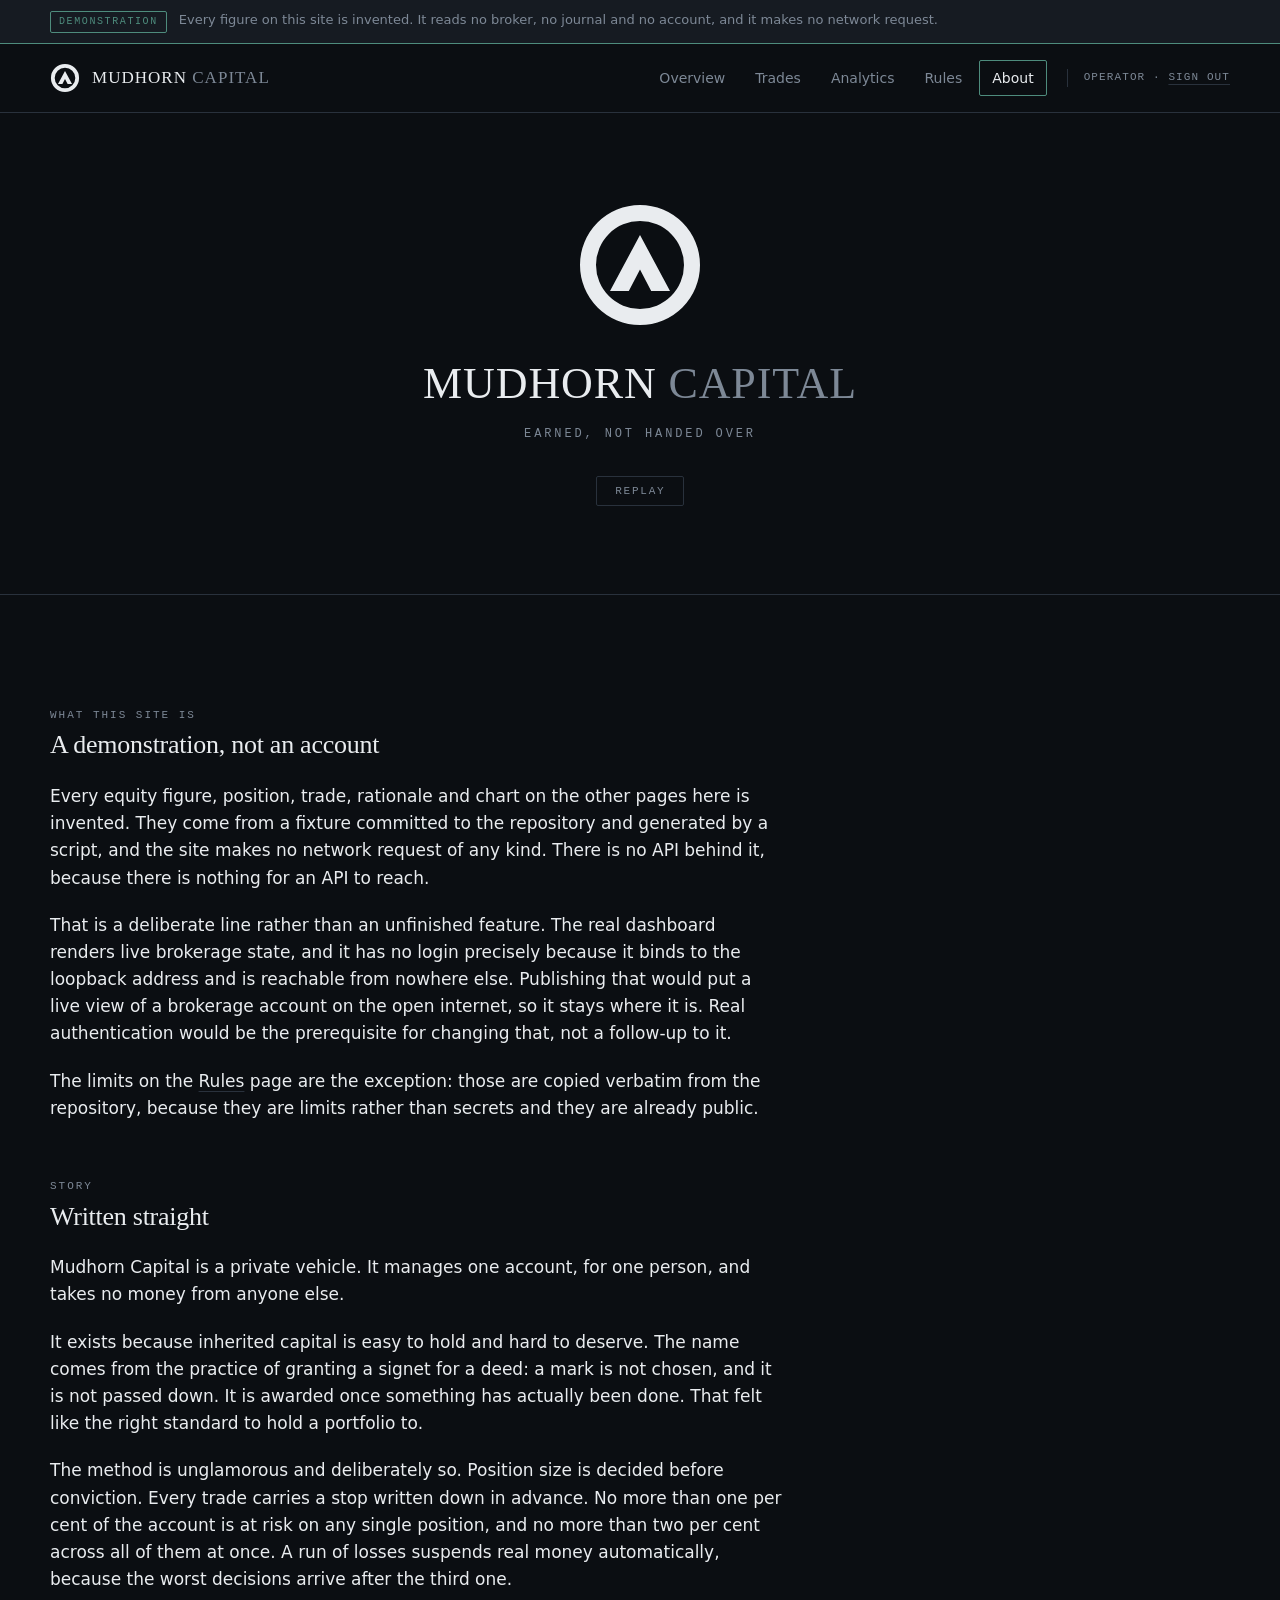
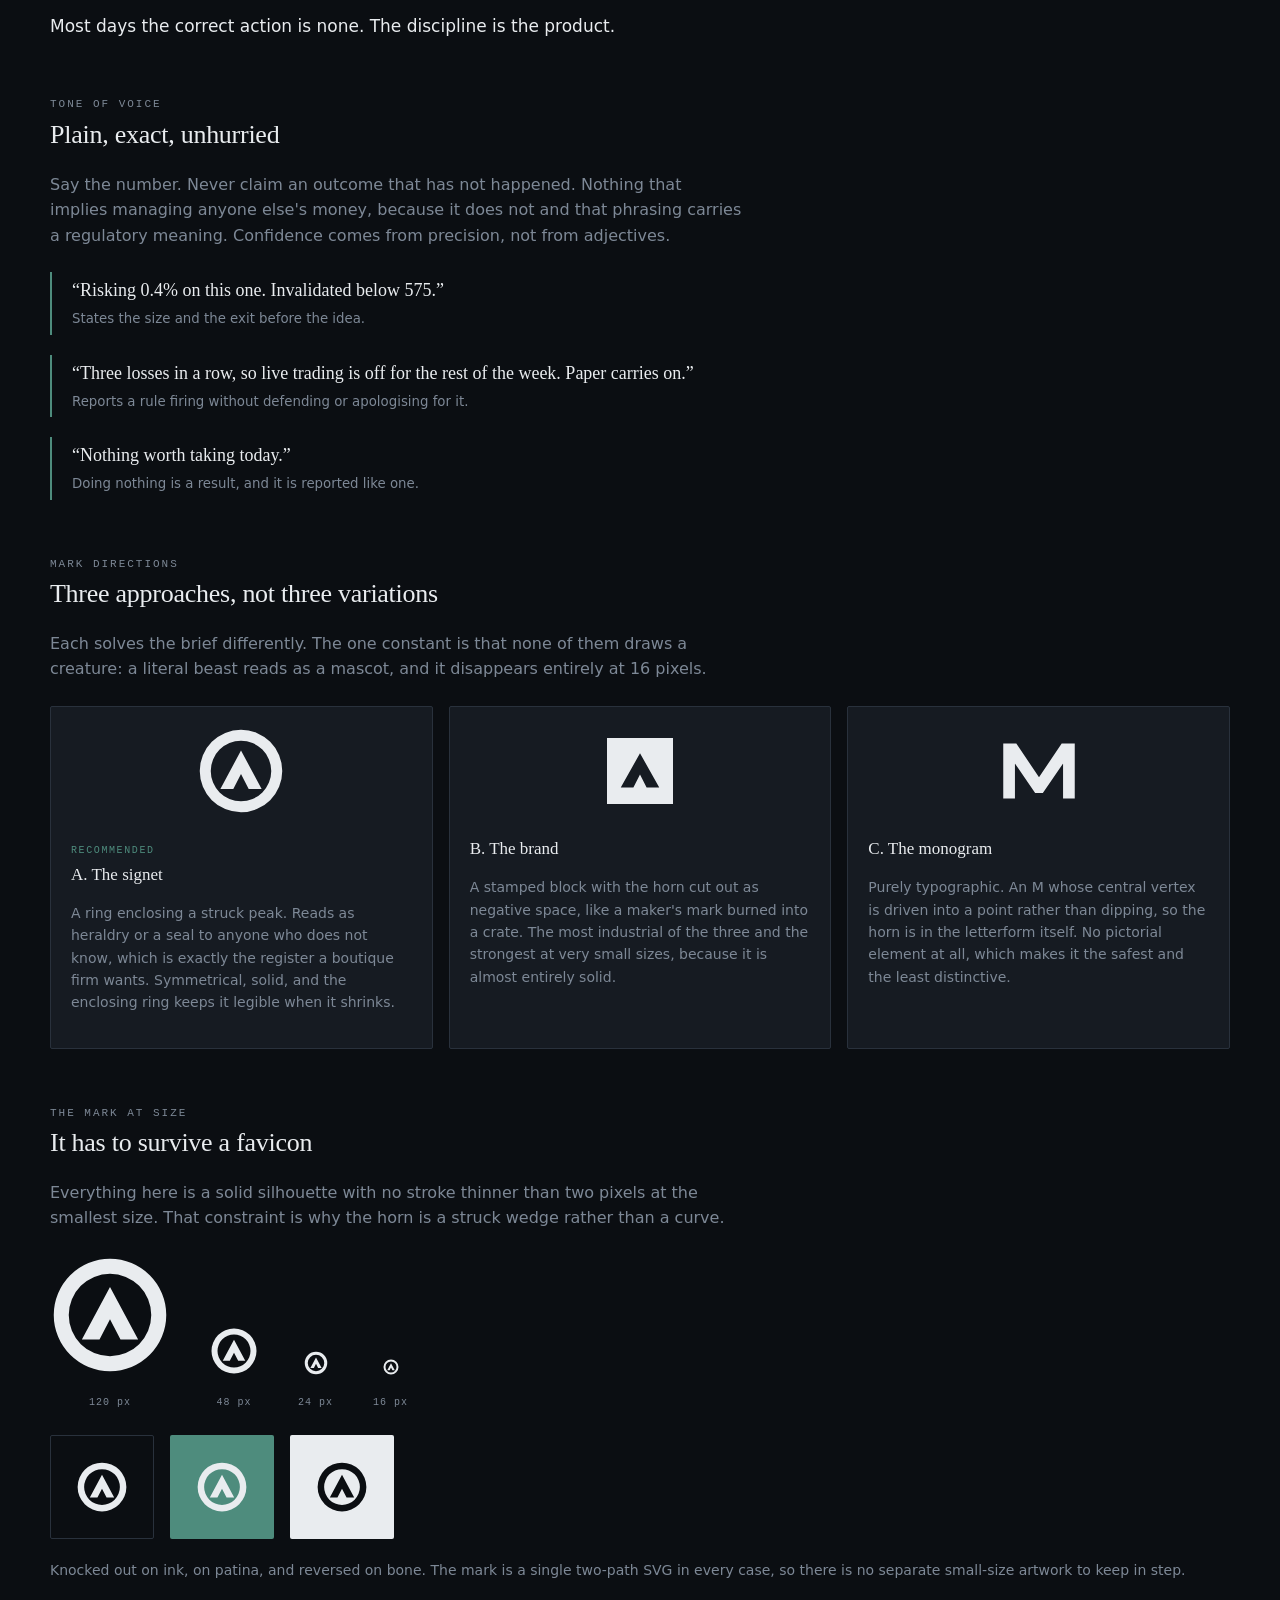
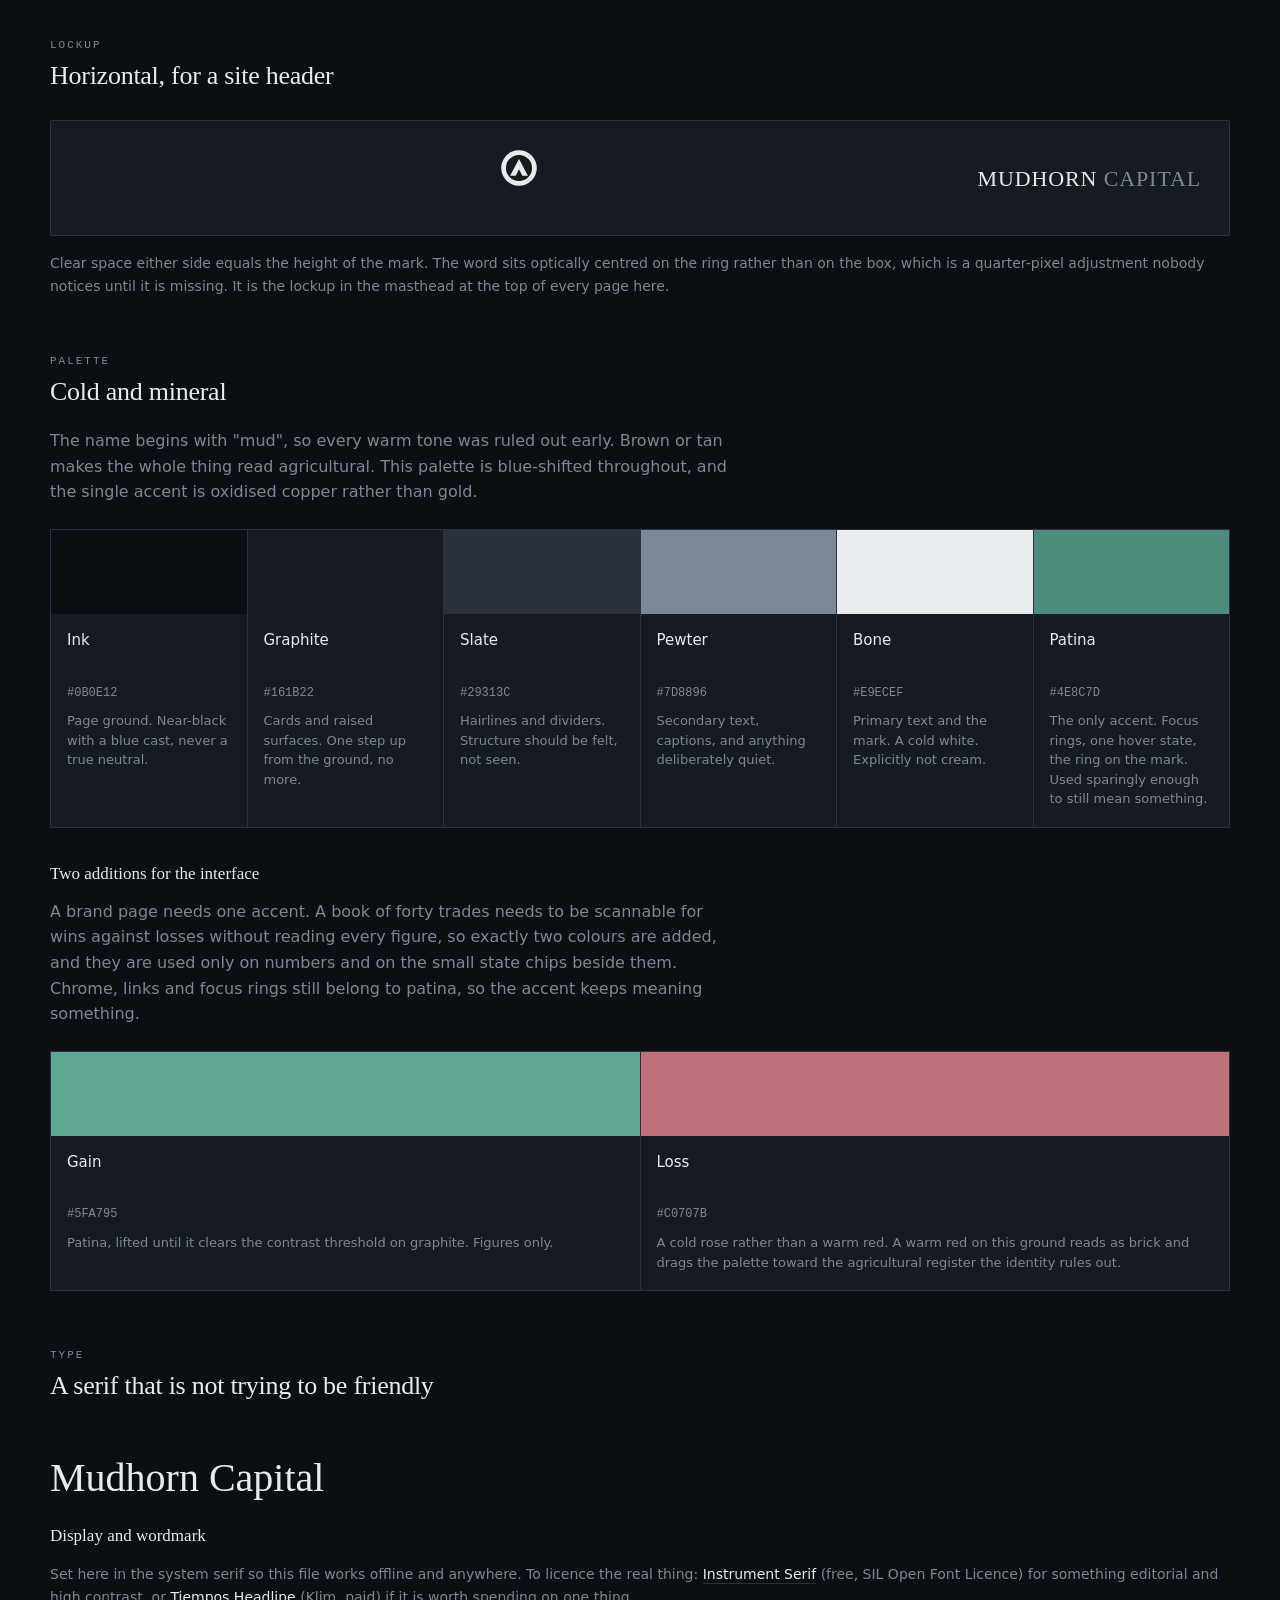
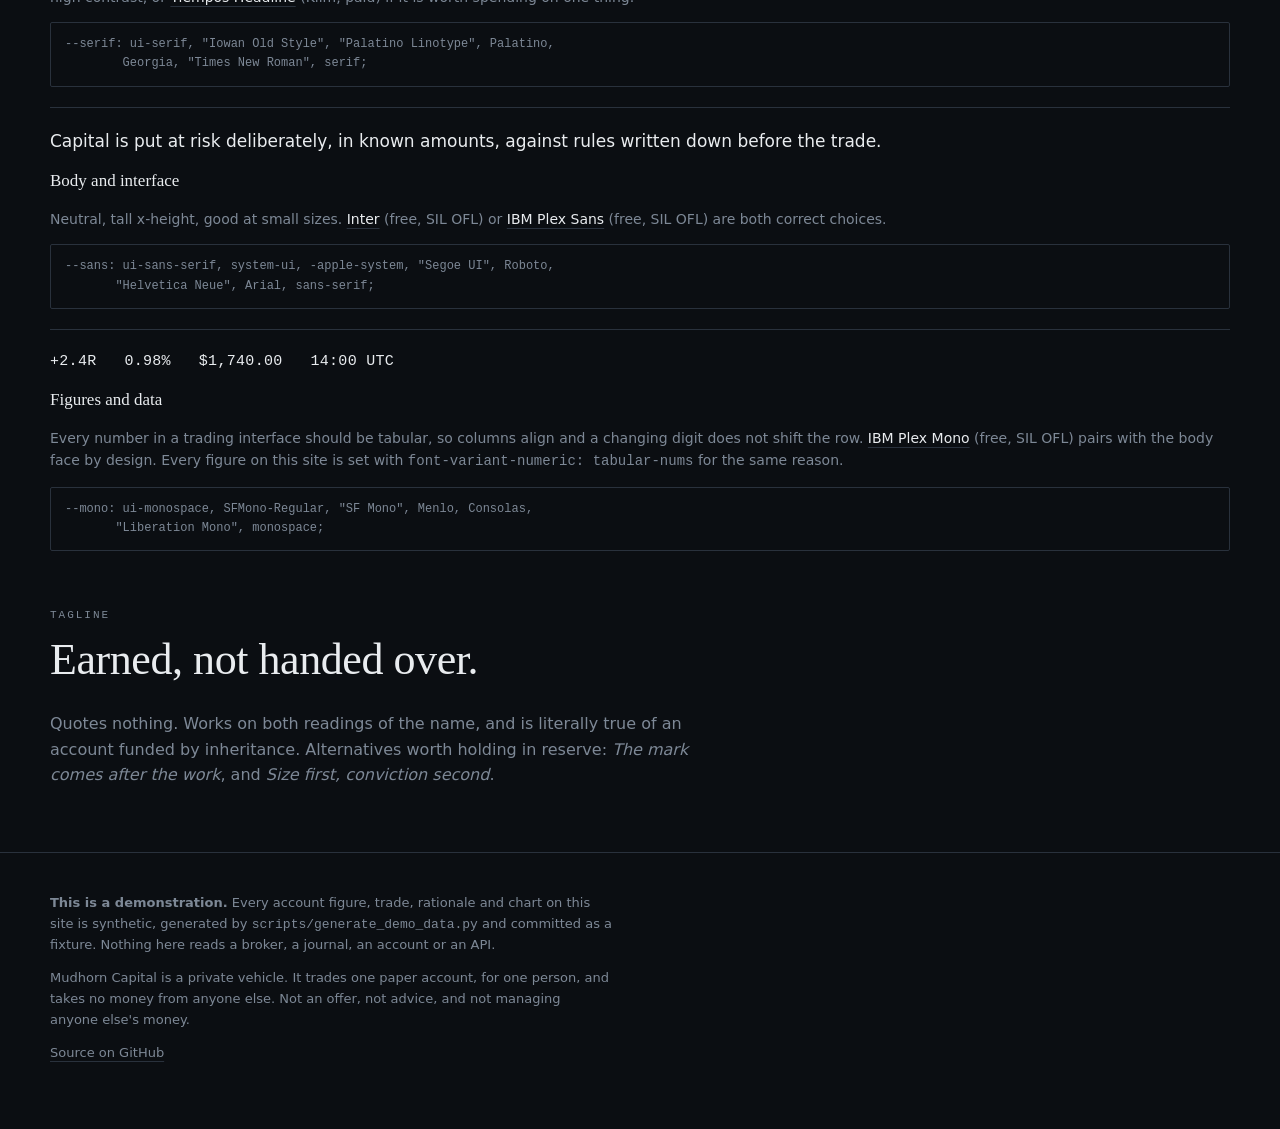
==== brand/about.html @ 71f0afc5 "Replace the identity page with a six-page demonstration app brand/ was one static identity page. It " ====
<!doctype html>
<html lang="en-GB">
<head>
<meta charset="utf-8">
<meta name="viewport" content="width=device-width, initial-scale=1">
<title>About &middot; Mudhorn Capital</title>
<meta name="description" content="What Mudhorn Capital is, what this site is, and the identity reference the interface is built from.">
<meta name="robots" content="noindex">
<link rel="icon" href="assets/mark.svg" type="image/svg+xml">
<link rel="stylesheet" href="assets/app.css">
<style>
  /* Identity-reference styles. Everything shared with the app lives in
     app.css; only the pieces that exist nowhere else are here. */

  html { scroll-behavior: smooth; }

  .identity-hero {
    padding: clamp(3rem, 8vw, 5.5rem) 0;
    display: grid; place-items: center; text-align: center;
    border-bottom: 1px solid var(--slate);
  }
  .hero-mark { width: clamp(96px, 13vw, 128px); height: auto; overflow: visible; }
  .hero-mark path { fill: var(--bone); }
  /* The strike circle is stroke-only. Setting fill here would override the
     presentation attribute and turn the mark into a solid disc. */
  .hero-mark .strike { fill: none; }

  .wordmark {
    font-family: var(--serif);
    font-size: clamp(1.75rem, 5vw, 2.75rem);
    letter-spacing: 0.02em; margin: 1.5rem 0 0; line-height: 1.1;
  }
  .wordmark .thin { color: var(--pewter); }

  .hero-tagline {
    font-family: var(--mono); font-size: 0.75rem; letter-spacing: 0.24em;
    text-transform: uppercase; color: var(--pewter); margin: 1rem 0 0;
  }

  /* One sequence, five beats. Everything keys off .playing so the replay
     button can re-run it by removing and re-adding the class.
     Beat 1: the patina line is drawn, anticlockwise from the top.
     Beat 2: the solid mark lands and the line is discarded.
     Beat 3: the horn is struck into it.
     Beats 4 and 5: wordmark tightens, tagline arrives. */
  .seq > * { opacity: 0; }
  .playing .hero-mark { animation: rise 700ms var(--ease) 80ms both; }
  .playing .hero-mark .strike {
    stroke-dasharray: 164; transform-origin: 50% 50%; rotate: -90deg;
    animation: strike 1500ms var(--ease) 200ms both;
  }
  .playing .hero-mark .ring { animation: land 600ms var(--ease) 1100ms both; }
  .playing .hero-mark .horn {
    transform-origin: 50% 70%; animation: horn 620ms var(--ease) 1420ms both;
  }
  .playing .wordmark { animation: settle 900ms var(--ease) 1620ms both; }
  .playing .hero-tagline { animation: rise 700ms var(--ease) 2000ms both; }
  .playing .replay { animation: rise 500ms var(--ease) 2260ms both; }

  @keyframes strike {
    from { stroke-dashoffset: 164; opacity: 1; }
    55%  { stroke-dashoffset: 0;   opacity: 1; }
    to   { stroke-dashoffset: 0;   opacity: 0; }
  }
  @keyframes land { from { opacity: 0; scale: 1.06; } to { opacity: 1; scale: 1; } }
  @keyframes horn {
    from { opacity: 0; translate: 0 8px; scale: 1 0.7; }
    to   { opacity: 1; translate: 0 0;   scale: 1 1; }
  }
  @keyframes settle {
    /* Letter-spacing tightening reads as a mark being struck rather than typed. */
    from { opacity: 0; letter-spacing: 0.34em; }
    to   { opacity: 1; letter-spacing: 0.02em; }
  }
  @keyframes rise {
    from { opacity: 0; transform: translateY(12px); }
    to   { opacity: 1; transform: translateY(0); }
  }

  .replay {
    margin-top: 2rem; background: transparent; color: var(--pewter);
    border: 1px solid var(--slate); border-radius: var(--radius);
    padding: 0.5rem 1.125rem; font-family: var(--mono); font-size: 0.6875rem;
    letter-spacing: 0.16em; text-transform: uppercase; cursor: pointer;
    transition: color 200ms, border-color 200ms, background 200ms;
  }
  .replay:hover { color: var(--bone); border-color: var(--patina); background: var(--graphite); }

  /* Scroll reveal via IntersectionObserver. No build step, no library. */
  .reveal { opacity: 0; transform: translateY(18px);
            transition: opacity 700ms var(--ease), transform 700ms var(--ease); }
  .reveal.in { opacity: 1; transform: none; }

  .card svg { display: block; margin: 0 auto 1.25rem; }
  .card svg path { fill: var(--bone); }
  .card .pick { color: var(--patina); font-family: var(--mono); font-size: 0.625rem;
                letter-spacing: 0.16em; text-transform: uppercase; }
  .card:hover { border-color: var(--patina); }

  .sizes { display: flex; align-items: flex-end; gap: 2.5rem; flex-wrap: wrap; margin-top: 1.5rem; }
  .size { text-align: center; }
  .size svg path { fill: var(--bone); }
  .size span { display: block; margin-top: 0.75rem; font-family: var(--mono);
               font-size: 0.625rem; color: var(--pewter); letter-spacing: 0.1em; }

  .knockouts { display: flex; gap: 1rem; flex-wrap: wrap; margin-top: 1.5rem; }
  .tile { width: 104px; height: 104px; display: grid; place-items: center; border-radius: var(--radius); }
  .tile.on-patina { background: var(--patina); }
  .tile.on-bone   { background: var(--bone); }
  .tile.on-ink    { background: var(--ink); border: 1px solid var(--slate); }
  .tile.on-patina svg path, .tile.on-ink svg path { fill: var(--bone); }
  .tile.on-bone svg path { fill: var(--ink); }

  .swatches { display: grid; grid-template-columns: repeat(auto-fit, minmax(150px, 1fr)); gap: 1px;
              background: var(--slate); border: 1px solid var(--slate); margin-top: 1.5rem; }
  .sw { background: var(--graphite); padding: 0; }
  .sw i { display: block; height: 84px; }
  .sw div { padding: 0.875rem 1rem 1.125rem; }
  .sw b { display: block; font-weight: 500; font-size: 0.9375rem; }
  .sw code { font-family: var(--mono); font-size: 0.75rem; color: var(--pewter); }
  .sw p { margin: 0.5rem 0 0; font-size: 0.8125rem; color: var(--pewter); line-height: 1.5; }

  .spec { border-top: 1px solid var(--slate); padding-top: 1.25rem; margin-top: 1.25rem; }
  .spec:first-of-type { border-top: 0; }
  .sample-serif { font-family: var(--serif); font-size: clamp(1.75rem, 4vw, 2.5rem); margin: 0; }
  .sample-sans  { font-family: var(--sans); font-size: 1.0625rem; margin: 0; }
  .sample-mono  { font-family: var(--mono); font-size: 0.9375rem; margin: 0; letter-spacing: 0.02em; }

  .stack { font-family: var(--mono); font-size: 0.75rem; color: var(--pewter);
           background: var(--ink); border: 1px solid var(--slate); border-radius: var(--radius);
           padding: 0.75rem 0.875rem; margin-top: 0.875rem; overflow-x: auto; white-space: pre; }

  .story { max-width: var(--measure); font-size: 1.0625rem; }
  .story p + p { margin-top: 1.25rem; }

  .voice { list-style: none; padding: 0; margin: 1.5rem 0 0; }
  .voice li { border-left: 2px solid var(--patina); padding: 0.25rem 0 0.25rem 1.25rem; margin-bottom: 1.25rem; }
  .voice q { font-family: var(--serif); font-size: 1.125rem; display: block; }
  .voice small { color: var(--pewter); }

  @media (prefers-reduced-motion: reduce) {
    html { scroll-behavior: auto; }
    .seq > *, .reveal { opacity: 1 !important; transform: none !important; }
    .hero-mark .strike { display: none; }
    .replay { display: none; }
  }
</style>
</head>
<body>

<div class="demo-banner">
  <div class="wrap">
    <b>Demonstration</b>
    <span>Every figure on this site is invented. It reads no broker, no journal and no account, and it makes no network request.</span>
  </div>
</div>

<header class="masthead">
  <div class="wrap">
    <a class="lockup" href="overview.html">
      <svg viewBox="0 0 64 64" width="30" height="30" aria-hidden="true">
        <path fill-rule="evenodd" d="M32 2a30 30 0 1 0 0 60 30 30 0 0 0 0-60Zm0 8a22 22 0 1 1 0 44 22 22 0 0 1 0-44Z"/>
        <path d="M32 17 47 45h-9.4L32 34.2 26.4 45H17L32 17Z"/>
      </svg>
      <span class="word">MUDHORN <span>CAPITAL</span></span>
    </a>
    <nav class="primary" aria-label="Primary">
      <ul>
        <li><a href="overview.html">Overview</a></li>
        <li><a href="trades.html">Trades</a></li>
        <li><a href="analytics.html">Analytics</a></li>
        <li><a href="rules.html">Rules</a></li>
        <li><a href="about.html" aria-current="page">About</a></li>
      </ul>
    </nav>
    <p class="whoami"><span data-whoami>Operator</span> &middot; <a href="index.html">Sign out</a></p>
  </div>
</header>

<div class="identity-hero">
  <div class="wrap seq playing" id="seq">
    <svg class="hero-mark" viewBox="0 0 64 64" role="img" aria-label="Mudhorn Capital signet mark">
      <!-- The strike: a patina line drawn once, then handed off to the solid
           mark. Reads as a seal being pressed rather than a logo appearing. -->
      <circle class="strike" cx="32" cy="32" r="26" fill="none"
              stroke="#4E8C7D" stroke-width="3"/>
      <!-- The canonical mark, identical to direction A everywhere else. -->
      <path class="ring" fill-rule="evenodd"
            d="M32 2a30 30 0 1 0 0 60 30 30 0 0 0 0-60Zm0 8a22 22 0 1 1 0 44 22 22 0 0 1 0-44Z"/>
      <path class="horn" d="M32 17 47 45h-9.4L32 34.2 26.4 45H17L32 17Z"/>
    </svg>
    <h1 class="wordmark">MUDHORN <span class="thin">CAPITAL</span></h1>
    <p class="hero-tagline">Earned, not handed over</p>
    <button class="replay" id="replay" type="button">Replay</button>
  </div>
</div>

<main>

<!-- ============================================================ WHAT THIS IS -->
<section class="wrap block reveal" id="demo" style="margin-top:clamp(2.5rem,5vw,3.5rem)">
  <p class="eyebrow">What this site is</p>
  <h2>A demonstration, not an account</h2>
  <div class="story">
    <p>Every equity figure, position, trade, rationale and chart on the other
      pages here is invented. They come from a fixture committed to the
      repository and generated by a script, and the site makes no network
      request of any kind. There is no API behind it, because there is nothing
      for an API to reach.</p>
    <p>That is a deliberate line rather than an unfinished feature. The real
      dashboard renders live brokerage state, and it has no login precisely
      because it binds to the loopback address and is reachable from nowhere
      else. Publishing that would put a live view of a brokerage account on the
      open internet, so it stays where it is. Real authentication would be the
      prerequisite for changing that, not a follow-up to it.</p>
    <p>The limits on the <a href="rules.html">Rules</a> page are the exception:
      those are copied verbatim from the repository, because they are limits
      rather than secrets and they are already public.</p>
  </div>
</section>

<!-- =================================================================== STORY -->
<section class="wrap block reveal">
  <p class="eyebrow">Story</p>
  <h2>Written straight</h2>
  <div class="story">
    <p>Mudhorn Capital is a private vehicle. It manages one account, for one
      person, and takes no money from anyone else.</p>
    <p>It exists because inherited capital is easy to hold and hard to deserve.
      The name comes from the practice of granting a signet for a deed: a mark
      is not chosen, and it is not passed down. It is awarded once something has
      actually been done. That felt like the right standard to hold a portfolio
      to.</p>
    <p>The method is unglamorous and deliberately so. Position size is decided
      before conviction. Every trade carries a stop written down in advance. No
      more than one per cent of the account is at risk on any single position,
      and no more than two per cent across all of them at once. A run of losses
      suspends real money automatically, because the worst decisions arrive
      after the third one.</p>
    <p>Most days the correct action is none. The discipline is the product.</p>
  </div>
</section>

<!-- =================================================================== VOICE -->
<section class="wrap block reveal">
  <p class="eyebrow">Tone of voice</p>
  <h2>Plain, exact, unhurried</h2>
  <p class="lede">Say the number. Never claim an outcome that has not happened.
    Nothing that implies managing anyone else's money, because it does not and
    that phrasing carries a regulatory meaning. Confidence comes from precision,
    not from adjectives.</p>

  <ul class="voice">
    <li><q>Risking 0.4% on this one. Invalidated below 575.</q>
      <small>States the size and the exit before the idea.</small></li>
    <li><q>Three losses in a row, so live trading is off for the rest of the week. Paper carries on.</q>
      <small>Reports a rule firing without defending or apologising for it.</small></li>
    <li><q>Nothing worth taking today.</q>
      <small>Doing nothing is a result, and it is reported like one.</small></li>
  </ul>
</section>

<!-- ============================================================== DIRECTIONS -->
<section class="wrap block reveal">
  <p class="eyebrow">Mark directions</p>
  <h2>Three approaches, not three variations</h2>
  <p class="lede">Each solves the brief differently. The one constant is that
    none of them draws a creature: a literal beast reads as a mascot, and it
    disappears entirely at 16 pixels.</p>

  <div class="grid g3" style="margin-top:1.5rem">
    <article class="card">
      <svg viewBox="0 0 64 64" width="88" height="88" role="img" aria-label="Direction A, the signet">
        <path fill-rule="evenodd" d="M32 2a30 30 0 1 0 0 60 30 30 0 0 0 0-60Zm0 8a22 22 0 1 1 0 44 22 22 0 0 1 0-44Z"/>
        <path d="M32 17 47 45h-9.4L32 34.2 26.4 45H17L32 17Z"/>
      </svg>
      <span class="pick">Recommended</span>
      <h3>A. The signet</h3>
      <p class="note">A ring enclosing a struck peak. Reads as heraldry or a
        seal to anyone who does not know, which is exactly the register a
        boutique firm wants. Symmetrical, solid, and the enclosing ring keeps it
        legible when it shrinks.</p>
    </article>

    <article class="card">
      <svg viewBox="0 0 64 64" width="88" height="88" role="img" aria-label="Direction B, the brand">
        <path fill-rule="evenodd" d="M8 8h48v48H8V8Zm24 11L18 44h9.2L32 34.6 36.8 44H46L32 19Z"/>
      </svg>
      <h3>B. The brand</h3>
      <p class="note">A stamped block with the horn cut out as negative space,
        like a maker's mark burned into a crate. The most industrial of the
        three and the strongest at very small sizes, because it is almost
        entirely solid.</p>
    </article>

    <article class="card">
      <svg viewBox="0 0 64 64" width="88" height="88" role="img" aria-label="Direction C, the monogram">
        <path d="M6 52V12h9.5L32 36.5 48.5 12H58v40h-8.5V26.5L34.8 48h-5.6L14.5 26.5V52H6Z"/>
      </svg>
      <h3>C. The monogram</h3>
      <p class="note">Purely typographic. An M whose central vertex is driven
        into a point rather than dipping, so the horn is in the letterform
        itself. No pictorial element at all, which makes it the safest and the
        least distinctive.</p>
    </article>
  </div>
</section>

<!-- =================================================================== SIZES -->
<section class="wrap block reveal">
  <p class="eyebrow">The mark at size</p>
  <h2>It has to survive a favicon</h2>
  <p class="lede">Everything here is a solid silhouette with no stroke thinner
    than two pixels at the smallest size. That constraint is why the horn is a
    struck wedge rather than a curve.</p>

  <div class="sizes">
    <div class="size">
      <svg viewBox="0 0 64 64" width="120" height="120" role="img" aria-label="Mark at 120 pixels">
        <path fill-rule="evenodd" d="M32 2a30 30 0 1 0 0 60 30 30 0 0 0 0-60Zm0 8a22 22 0 1 1 0 44 22 22 0 0 1 0-44Z"/>
        <path d="M32 17 47 45h-9.4L32 34.2 26.4 45H17L32 17Z"/>
      </svg><span>120 px</span>
    </div>
    <div class="size">
      <svg viewBox="0 0 64 64" width="48" height="48" aria-hidden="true">
        <path fill-rule="evenodd" d="M32 2a30 30 0 1 0 0 60 30 30 0 0 0 0-60Zm0 8a22 22 0 1 1 0 44 22 22 0 0 1 0-44Z"/>
        <path d="M32 17 47 45h-9.4L32 34.2 26.4 45H17L32 17Z"/>
      </svg><span>48 px</span>
    </div>
    <div class="size">
      <svg viewBox="0 0 64 64" width="24" height="24" aria-hidden="true">
        <path fill-rule="evenodd" d="M32 2a30 30 0 1 0 0 60 30 30 0 0 0 0-60Zm0 8a22 22 0 1 1 0 44 22 22 0 0 1 0-44Z"/>
        <path d="M32 17 47 45h-9.4L32 34.2 26.4 45H17L32 17Z"/>
      </svg><span>24 px</span>
    </div>
    <div class="size">
      <svg viewBox="0 0 64 64" width="16" height="16" aria-hidden="true">
        <path fill-rule="evenodd" d="M32 2a30 30 0 1 0 0 60 30 30 0 0 0 0-60Zm0 8a22 22 0 1 1 0 44 22 22 0 0 1 0-44Z"/>
        <path d="M32 17 47 45h-9.4L32 34.2 26.4 45H17L32 17Z"/>
      </svg><span>16 px</span>
    </div>
  </div>

  <div class="knockouts">
    <div class="tile on-ink">
      <svg viewBox="0 0 64 64" width="52" height="52" aria-hidden="true">
        <path fill-rule="evenodd" d="M32 2a30 30 0 1 0 0 60 30 30 0 0 0 0-60Zm0 8a22 22 0 1 1 0 44 22 22 0 0 1 0-44Z"/>
        <path d="M32 17 47 45h-9.4L32 34.2 26.4 45H17L32 17Z"/>
      </svg>
    </div>
    <div class="tile on-patina">
      <svg viewBox="0 0 64 64" width="52" height="52" aria-hidden="true">
        <path fill-rule="evenodd" d="M32 2a30 30 0 1 0 0 60 30 30 0 0 0 0-60Zm0 8a22 22 0 1 1 0 44 22 22 0 0 1 0-44Z"/>
        <path d="M32 17 47 45h-9.4L32 34.2 26.4 45H17L32 17Z"/>
      </svg>
    </div>
    <div class="tile on-bone">
      <svg viewBox="0 0 64 64" width="52" height="52" aria-hidden="true">
        <path fill-rule="evenodd" d="M32 2a30 30 0 1 0 0 60 30 30 0 0 0 0-60Zm0 8a22 22 0 1 1 0 44 22 22 0 0 1 0-44Z"/>
        <path d="M32 17 47 45h-9.4L32 34.2 26.4 45H17L32 17Z"/>
      </svg>
    </div>
  </div>
  <p class="note" style="margin-top:1.25rem">Knocked out on ink, on patina, and
    reversed on bone. The mark is a single two-path SVG in every case, so there
    is no separate small-size artwork to keep in step.</p>
</section>

<!-- ================================================================== LOCKUP -->
<section class="wrap block reveal">
  <p class="eyebrow">Lockup</p>
  <h2>Horizontal, for a site header</h2>
  <div class="card" style="margin-top:1.5rem; display:flex; align-items:center; gap:1.125rem; padding:1.75rem">
    <svg viewBox="0 0 64 64" width="38" height="38" aria-hidden="true">
      <path fill-rule="evenodd" d="M32 2a30 30 0 1 0 0 60 30 30 0 0 0 0-60Zm0 8a22 22 0 1 1 0 44 22 22 0 0 1 0-44Z"/>
      <path d="M32 17 47 45h-9.4L32 34.2 26.4 45H17L32 17Z"/>
    </svg>
    <span style="font-family:var(--serif); font-size:1.375rem; letter-spacing:0.04em">
      MUDHORN <span style="color:var(--pewter)">CAPITAL</span>
    </span>
  </div>
  <p class="note" style="margin-top:1rem">Clear space either side equals the
    height of the mark. The word sits optically centred on the ring rather than
    on the box, which is a quarter-pixel adjustment nobody notices until it is
    missing. It is the lockup in the masthead at the top of every page here.</p>
</section>

<!-- ================================================================= PALETTE -->
<section class="wrap block reveal">
  <p class="eyebrow">Palette</p>
  <h2>Cold and mineral</h2>
  <p class="lede">The name begins with "mud", so every warm tone was ruled out
    early. Brown or tan makes the whole thing read agricultural. This palette is
    blue-shifted throughout, and the single accent is oxidised copper rather
    than gold.</p>

  <div class="swatches">
    <div class="sw"><i style="background:#0B0E12"></i><div><b>Ink</b><br><code>#0B0E12</code>
      <p>Page ground. Near-black with a blue cast, never a true neutral.</p></div></div>
    <div class="sw"><i style="background:#161B22"></i><div><b>Graphite</b><br><code>#161B22</code>
      <p>Cards and raised surfaces. One step up from the ground, no more.</p></div></div>
    <div class="sw"><i style="background:#29313C"></i><div><b>Slate</b><br><code>#29313C</code>
      <p>Hairlines and dividers. Structure should be felt, not seen.</p></div></div>
    <div class="sw"><i style="background:#7D8896"></i><div><b>Pewter</b><br><code>#7D8896</code>
      <p>Secondary text, captions, and anything deliberately quiet.</p></div></div>
    <div class="sw"><i style="background:#E9ECEF"></i><div><b>Bone</b><br><code>#E9ECEF</code>
      <p>Primary text and the mark. A cold white. Explicitly not cream.</p></div></div>
    <div class="sw"><i style="background:#4E8C7D"></i><div><b>Patina</b><br><code>#4E8C7D</code>
      <p>The only accent. Focus rings, one hover state, the ring on the mark.
         Used sparingly enough to still mean something.</p></div></div>
  </div>

  <h3 style="margin-top:2rem">Two additions for the interface</h3>
  <p class="lede">A brand page needs one accent. A book of forty trades needs to
    be scannable for wins against losses without reading every figure, so
    exactly two colours are added, and they are used only on numbers and on the
    small state chips beside them. Chrome, links and focus rings still belong to
    patina, so the accent keeps meaning something.</p>
  <div class="swatches">
    <div class="sw"><i style="background:#5FA795"></i><div><b>Gain</b><br><code>#5FA795</code>
      <p>Patina, lifted until it clears the contrast threshold on graphite.
         Figures only.</p></div></div>
    <div class="sw"><i style="background:#C0707B"></i><div><b>Loss</b><br><code>#C0707B</code>
      <p>A cold rose rather than a warm red. A warm red on this ground reads as
         brick and drags the palette toward the agricultural register the
         identity rules out.</p></div></div>
  </div>
</section>

<!-- ==================================================================== TYPE -->
<section class="wrap block reveal">
  <p class="eyebrow">Type</p>
  <h2>A serif that is not trying to be friendly</h2>

  <div class="spec">
    <p class="sample-serif">Mudhorn Capital</p>
    <h3 style="margin-top:0.75rem">Display and wordmark</h3>
    <p class="note">Set here in the system serif so this file works offline and
      anywhere. To licence the real thing:
      <a href="https://fonts.google.com/specimen/Instrument+Serif">Instrument Serif</a>
      (free, SIL Open Font Licence) for something editorial and high contrast, or
      <a href="https://klim.co.nz/retail-fonts/tiempos-headline/">Tiempos Headline</a>
      (Klim, paid) if it is worth spending on one thing.</p>
    <div class="stack">--serif: ui-serif, "Iowan Old Style", "Palatino Linotype", Palatino,
        Georgia, "Times New Roman", serif;</div>
  </div>

  <div class="spec">
    <p class="sample-sans">Capital is put at risk deliberately, in known amounts, against rules written down before the trade.</p>
    <h3 style="margin-top:0.75rem">Body and interface</h3>
    <p class="note">Neutral, tall x-height, good at small sizes.
      <a href="https://rsms.me/inter/">Inter</a> (free, SIL OFL) or
      <a href="https://fonts.google.com/specimen/IBM+Plex+Sans">IBM Plex Sans</a>
      (free, SIL OFL) are both correct choices.</p>
    <div class="stack">--sans: ui-sans-serif, system-ui, -apple-system, "Segoe UI", Roboto,
       "Helvetica Neue", Arial, sans-serif;</div>
  </div>

  <div class="spec">
    <p class="sample-mono">+2.4R&nbsp;&nbsp;&nbsp;0.98%&nbsp;&nbsp;&nbsp;$1,740.00&nbsp;&nbsp;&nbsp;14:00 UTC</p>
    <h3 style="margin-top:0.75rem">Figures and data</h3>
    <p class="note">Every number in a trading interface should be tabular, so
      columns align and a changing digit does not shift the row.
      <a href="https://fonts.google.com/specimen/IBM+Plex+Mono">IBM Plex Mono</a>
      (free, SIL OFL) pairs with the body face by design. Every figure on this
      site is set with <code>font-variant-numeric: tabular-nums</code> for the
      same reason.</p>
    <div class="stack">--mono: ui-monospace, SFMono-Regular, "SF Mono", Menlo, Consolas,
       "Liberation Mono", monospace;</div>
  </div>
</section>

<!-- ================================================================= TAGLINE -->
<section class="wrap block reveal">
  <p class="eyebrow">Tagline</p>
  <h2 style="font-size:clamp(1.75rem,5vw,2.75rem)">Earned, not handed over.</h2>
  <p class="lede">Quotes nothing. Works on both readings of the name, and is
    literally true of an account funded by inheritance. Alternatives worth
    holding in reserve: <em>The mark comes after the work</em>, and
    <em>Size first, conviction second</em>.</p>
</section>

</main>

<footer class="site">
  <div class="wrap">
    <p><b>This is a demonstration.</b> Every account figure, trade, rationale and
      chart on this site is synthetic, generated by
      <code>scripts/generate_demo_data.py</code> and committed as a fixture.
      Nothing here reads a broker, a journal, an account or an API.</p>
    <p>Mudhorn Capital is a private vehicle. It trades one paper account, for one
      person, and takes no money from anyone else. Not an offer, not advice, and
      not managing anyone else's money.</p>
    <p><a href="https://github.com/electrumnz/Electrum_Investments">Source on GitHub</a></p>
  </div>
</footer>

<script src="assets/demo-data.js"></script>
<script src="assets/app.js"></script>
<script>
  // Replay: strip the class, force reflow, put it back. Restarts every
  // animation in the sequence together rather than staggering on re-entry.
  var seq = document.getElementById('seq');
  document.getElementById('replay').addEventListener('click', function () {
    seq.classList.remove('playing');
    void seq.offsetWidth;
    seq.classList.add('playing');
  });

  // Scroll reveal. IntersectionObserver keeps this build-step free, and the
  // reduced-motion query above already neutralises it for anyone who asked.
  var io = new IntersectionObserver(function (entries) {
    entries.forEach(function (entry) {
      if (entry.isIntersecting) {
        entry.target.classList.add('in');
        io.unobserve(entry.target);
      }
    });
  }, { rootMargin: '0px 0px -12% 0px' });

  document.querySelectorAll('.reveal').forEach(function (el) { io.observe(el); });
</script>
</body>
</html>
---- brand/assets/app.css ----
/* ==========================================================================
   Mudhorn Capital web app.

   The design system is brand/about.html, which is the identity reference this
   app was built from. Tokens, type stacks and the signet mark are carried over
   unchanged. Two semantic colours are added and explained where they are
   defined; nothing else here departs from the identity.

   No build step, no framework, no network request. Every page is a plain HTML
   file that loads this stylesheet, demo-data.js and app.js.
   ========================================================================== */

:root {
  /* ---------------------------------------------------------- identity */
  /* Cold and mineral on purpose. "Mudhorn" starts with "mud", so any brown
     or tan reads agricultural. Everything here is blue-shifted, and the one
     accent is oxidised metal rather than gold. */
  --ink:      #0B0E12;   /* page ground */
  --graphite: #161B22;   /* raised surfaces, cards */
  --slate:    #29313C;   /* hairlines, dividers */
  --pewter:   #7D8896;   /* secondary text, captions */
  --bone:     #E9ECEF;   /* primary text. Cold white, never cream */
  --patina:   #4E8C7D;   /* the single accent. Oxidised copper */

  /* ------------------------------------------------- semantic additions */
  /* The identity palette has one accent and no second hue, which is right for
     a brand page and insufficient for a trading interface: a book of forty
     trades has to be scannable for wins against losses without reading every
     figure.

     So exactly two colours are added, and they are used ONLY on numbers and on
     the small state chips beside them. Chrome, links, focus rings and hover
     states all still belong to patina, so the accent keeps meaning something.

     Both are lifted for legibility rather than picked fresh: gain is patina
     brightened until it clears 4.5:1 on graphite, and loss is a cold rose
     rather than a warm red, because a warm red on this ground reads as brick
     and drags the whole palette toward the agricultural register the identity
     rules out. */
  --gain: #5FA795;
  --loss: #C0707B;

  --measure: 68ch;
  --radius: 2px;         /* almost none. Rounded corners read consumer app */

  --serif: ui-serif, "Iowan Old Style", "Palatino Linotype", Palatino,
           Georgia, "Times New Roman", serif;
  --sans: ui-sans-serif, system-ui, -apple-system, "Segoe UI", Roboto,
          "Helvetica Neue", Arial, sans-serif;
  --mono: ui-monospace, SFMono-Regular, "SF Mono", Menlo, Consolas,
          "Liberation Mono", monospace;

  --ease: cubic-bezier(0.22, 1, 0.36, 1);
}

*, *::before, *::after { box-sizing: border-box; }

body {
  margin: 0;
  background: var(--ink);
  color: var(--bone);
  font-family: var(--sans);
  font-size: 16px;
  line-height: 1.6;
  -webkit-font-smoothing: antialiased;
}

/* Visible focus everywhere. Keyboard users are not an afterthought. */
:focus-visible { outline: 2px solid var(--patina); outline-offset: 3px; }

a { color: var(--bone); text-decoration-color: var(--slate); text-underline-offset: 4px; }
a:hover { text-decoration-color: var(--patina); }

h1, h2, h3 { font-family: var(--serif); font-weight: 400; letter-spacing: -0.01em; }
h1 { font-size: clamp(1.75rem, 4vw, 2.5rem); margin: 0.25rem 0 0; }
h2 { font-size: clamp(1.25rem, 2.6vw, 1.625rem); margin: 0 0 0.25rem; }
h3 { font-size: 1.0625rem; margin: 0 0 0.5rem; letter-spacing: 0; }

.wrap { width: min(100% - 2rem, 1180px); margin-inline: auto; }

.eyebrow {
  font-family: var(--mono);
  font-size: 0.6875rem;
  letter-spacing: 0.18em;
  text-transform: uppercase;
  color: var(--pewter);
  margin: 0;
}
.lede { color: var(--pewter); max-width: var(--measure); margin: 0.75rem 0 0; }
.note { font-size: 0.875rem; color: var(--pewter); }

/* Figures are tabular everywhere, so a changing digit never shifts a row. */
.num { font-family: var(--mono); font-variant-numeric: tabular-nums; }
.gain { color: var(--gain); }
.loss { color: var(--loss); }
.muted { color: var(--pewter); }

.visually-hidden {
  position: absolute; width: 1px; height: 1px; overflow: hidden;
  clip: rect(0 0 0 0); clip-path: inset(50%); white-space: nowrap;
}

/* ------------------------------------------------------------ demo banner */
/* Persistent, at the top of every page, above the masthead and never
   dismissible. The whole site is invented figures, and a reader who lands
   mid-way through the trade journal has to be told that there rather than in a
   footer they will not scroll to. */
.demo-banner {
  background: var(--graphite);
  border-bottom: 1px solid var(--patina);
  padding: 0.625rem 0;
  font-size: 0.8125rem;
  color: var(--bone);
}
.demo-banner .wrap { display: flex; gap: 0.75rem; align-items: baseline; flex-wrap: wrap; }
.demo-banner b {
  font-family: var(--mono);
  font-size: 0.625rem;
  letter-spacing: 0.16em;
  text-transform: uppercase;
  color: var(--patina);
  font-weight: 400;
  border: 1px solid var(--patina);
  border-radius: var(--radius);
  padding: 0.125rem 0.5rem;
  white-space: nowrap;
}
.demo-banner span { color: var(--pewter); }

/* ---------------------------------------------------------------- masthead */
.masthead { border-bottom: 1px solid var(--slate); background: var(--ink); }
.masthead .wrap {
  display: flex; align-items: center; gap: 1.25rem;
  padding: 0.875rem 0; flex-wrap: wrap;
}

.lockup { display: flex; align-items: center; gap: 0.75rem; text-decoration: none; }
.lockup svg { display: block; flex: none; }
.lockup svg path { fill: var(--bone); }
.lockup .word {
  font-family: var(--serif); font-size: 1.0625rem; letter-spacing: 0.06em;
  white-space: nowrap;
}
.lockup .word span { color: var(--pewter); }

nav.primary { margin-left: auto; }
nav.primary ul {
  list-style: none; margin: 0; padding: 0;
  display: flex; gap: 0.25rem; flex-wrap: wrap;
}
nav.primary a {
  display: block;
  padding: 0.375rem 0.75rem;
  font-size: 0.875rem;
  text-decoration: none;
  color: var(--pewter);
  border: 1px solid transparent;
  border-radius: var(--radius);
  transition: color 180ms var(--ease), border-color 180ms var(--ease);
}
nav.primary a:hover { color: var(--bone); border-color: var(--slate); }
nav.primary a[aria-current="page"] { color: var(--bone); border-color: var(--patina); }

.whoami {
  font-family: var(--mono); font-size: 0.6875rem; letter-spacing: 0.1em;
  color: var(--pewter); text-transform: uppercase;
  padding-left: 1rem; border-left: 1px solid var(--slate);
}
.whoami a { color: var(--pewter); }

/* ------------------------------------------------------------------ layout */
main { padding: clamp(2rem, 5vw, 3.5rem) 0 4rem; }

.page-head { margin-bottom: 2rem; }
.page-head .row { display: flex; align-items: baseline; gap: 1rem; flex-wrap: wrap; }
.asof { margin-left: auto; font-family: var(--mono); font-size: 0.75rem; color: var(--pewter); }

section.block { margin-top: clamp(2.5rem, 5vw, 3.5rem); }
section.block > h2 { margin-bottom: 1rem; }

.grid { display: grid; gap: 1rem; }
.g2 { grid-template-columns: repeat(auto-fit, minmax(300px, 1fr)); }
.g3 { grid-template-columns: repeat(auto-fit, minmax(220px, 1fr)); }
.g4 { grid-template-columns: repeat(auto-fit, minmax(190px, 1fr)); }

.card {
  background: var(--graphite);
  border: 1px solid var(--slate);
  border-radius: var(--radius);
  padding: 1.25rem;
}

/* ------------------------------------------------------------------- stats */
.stat .label {
  font-family: var(--mono); font-size: 0.625rem; letter-spacing: 0.16em;
  text-transform: uppercase; color: var(--pewter); display: block;
}
.stat .value {
  font-family: var(--mono); font-variant-numeric: tabular-nums;
  font-size: clamp(1.375rem, 3vw, 1.75rem); display: block; margin-top: 0.5rem;
  letter-spacing: -0.01em;
}
.stat .meta { font-size: 0.8125rem; color: var(--pewter); display: block; margin-top: 0.375rem; }

/* ------------------------------------------------------------------ meters */
/* Risk used against a cap. The cap is the end of the track, so "nearly full"
   is legible without reading the number. */
.meter { margin-top: 0.875rem; }
.meter .track {
  height: 6px; background: var(--ink); border: 1px solid var(--slate);
  border-radius: var(--radius); overflow: hidden;
}
.meter .fill { height: 100%; background: var(--patina); }
.meter .fill.over { background: var(--loss); }
.meter .legend {
  display: flex; justify-content: space-between; margin-top: 0.5rem;
  font-family: var(--mono); font-size: 0.6875rem; color: var(--pewter);
}

/* Stand-down counter: one pip per qualifying loss, lit as the streak grows. */
.pips { display: flex; gap: 0.375rem; margin-top: 0.75rem; }
.pips i {
  width: 26px; height: 6px; border: 1px solid var(--slate);
  border-radius: var(--radius); background: var(--ink);
}
.pips i.lit { background: var(--loss); border-color: var(--loss); }

/* ------------------------------------------------------------------- chips */
.chip {
  display: inline-block;
  font-family: var(--mono); font-size: 0.625rem; letter-spacing: 0.12em;
  text-transform: uppercase;
  padding: 0.1875rem 0.5rem;
  border: 1px solid var(--slate);
  border-radius: var(--radius);
  color: var(--pewter);
  white-space: nowrap;
}
.chip.win { color: var(--gain); border-color: color-mix(in srgb, var(--gain) 55%, transparent); }
.chip.loss { color: var(--loss); border-color: color-mix(in srgb, var(--loss) 55%, transparent); }
.chip.open { color: var(--bone); border-color: var(--patina); }

/* ------------------------------------------------------------------ tables */
.table-wrap { overflow-x: auto; border: 1px solid var(--slate); border-radius: var(--radius); }
table { width: 100%; border-collapse: collapse; font-size: 0.875rem; }
caption { text-align: left; padding: 0 0 0.75rem; color: var(--pewter); font-size: 0.8125rem; }
thead th {
  position: sticky; top: 0; z-index: 1;
  background: var(--graphite);
  font-family: var(--mono); font-size: 0.625rem; letter-spacing: 0.14em;
  text-transform: uppercase; color: var(--pewter); font-weight: 400;
  text-align: left; padding: 0.75rem 0.875rem;
  border-bottom: 1px solid var(--slate); white-space: nowrap;
}
tbody td { padding: 0.75rem 0.875rem; border-bottom: 1px solid var(--slate); vertical-align: top; }
tbody tr:last-child td { border-bottom: 0; }
td.r, th.r { text-align: right; }
/* Figures and short labels never wrap. A right-aligned column that breaks
   "0.64% of equity" over three lines makes the row three times as tall for no
   gain, and the column is narrow precisely because the content is short. */
tbody tr.data td.r, td.nw { white-space: nowrap; }
tbody tr.data:hover td { background: color-mix(in srgb, var(--graphite) 60%, transparent); }

/* The rationale row. A trade journal without the reasoning is a brokerage
   statement, so it sits under every trade at full width rather than behind a
   disclosure control. */
tr.why td {
  padding-top: 0; padding-bottom: 0.875rem;
  border-bottom: 1px solid var(--slate);
  color: var(--pewter); font-size: 0.875rem; line-height: 1.55;
  max-width: 0; /* lets the cell obey the table width rather than its text */
}
tr.why .quote {
  border-left: 2px solid var(--patina);
  padding-left: 0.875rem;
  font-family: var(--serif);
  font-size: 0.9375rem;
  color: var(--bone);
}
tr.data td { border-bottom: 0; }

/* ----------------------------------------------------------------- filters */
.filters {
  display: flex; gap: 0.75rem; flex-wrap: wrap; align-items: flex-end;
  margin-bottom: 1.25rem;
}
.field { display: flex; flex-direction: column; gap: 0.375rem; }
.field label {
  font-family: var(--mono); font-size: 0.625rem; letter-spacing: 0.14em;
  text-transform: uppercase; color: var(--pewter);
}
select, input[type="text"], input[type="email"], input[type="password"], input[type="search"] {
  background: var(--graphite);
  color: var(--bone);
  border: 1px solid var(--slate);
  border-radius: var(--radius);
  padding: 0.5rem 0.75rem;
  font-family: var(--sans);
  font-size: 0.875rem;
  min-height: 40px;
}
select { appearance: none; padding-right: 2rem;
  background-image: linear-gradient(45deg, transparent 50%, var(--pewter) 50%),
                    linear-gradient(135deg, var(--pewter) 50%, transparent 50%);
  background-position: right 1rem center, right 0.7rem center;
  background-size: 5px 5px, 5px 5px;
  background-repeat: no-repeat;
}
select:hover, input:hover { border-color: var(--pewter); }

.btn {
  background: transparent; color: var(--pewter);
  border: 1px solid var(--slate); border-radius: var(--radius);
  padding: 0.5rem 1.125rem; min-height: 40px;
  font-family: var(--mono); font-size: 0.6875rem; letter-spacing: 0.16em;
  text-transform: uppercase; cursor: pointer;
  transition: color 180ms, border-color 180ms, background 180ms;
}
.btn:hover { color: var(--bone); border-color: var(--patina); background: var(--graphite); }
.btn.primary { color: var(--bone); border-color: var(--patina); }
.btn.primary:hover { background: color-mix(in srgb, var(--patina) 18%, transparent); }

.result-count { font-family: var(--mono); font-size: 0.75rem; color: var(--pewter); margin: 0 0 0.75rem; }

/* ------------------------------------------------------------------ charts */
.chart { width: 100%; height: auto; display: block; overflow: visible; }
.chart .axis { stroke: var(--slate); stroke-width: 1; }
.chart .baseline { stroke: var(--slate); stroke-width: 1; stroke-dasharray: 3 4; }
.chart .line { fill: none; stroke: var(--patina); stroke-width: 1.75;
               stroke-linejoin: round; stroke-linecap: round; }
.chart .area { fill: color-mix(in srgb, var(--patina) 14%, transparent); stroke: none; }
.chart .under { fill: color-mix(in srgb, var(--loss) 16%, transparent); stroke: none; }
.chart .under-line { fill: none; stroke: var(--loss); stroke-width: 1.25; }
.chart .tick { fill: var(--pewter); font-family: var(--mono); font-size: 10px; }
.chart .bar { fill: var(--patina); }
.chart .bar.neg { fill: var(--loss); }
.chart .marker { fill: var(--bone); }

.spark { width: 90px; height: 22px; display: block; overflow: visible; }
.spark path { fill: none; stroke: var(--pewter); stroke-width: 1.25; }
.spark path.up { stroke: var(--gain); }
.spark path.down { stroke: var(--loss); }

.chart-frame {
  background: var(--graphite); border: 1px solid var(--slate);
  border-radius: var(--radius); padding: 1.25rem;
}
.chart-frame h3 { margin-bottom: 1rem; }
.chart-note { margin: 0.875rem 0 0; font-size: 0.8125rem; color: var(--pewter); }

/* ----------------------------------------------------------------- callout */
.callout {
  border: 1px solid var(--slate); border-left: 2px solid var(--patina);
  border-radius: var(--radius);
  background: var(--graphite);
  padding: 1.125rem 1.25rem;
  font-size: 0.9375rem;
}
.callout p { margin: 0; }
.callout p + p { margin-top: 0.75rem; }
.callout h3 { margin-bottom: 0.5rem; }

/* -------------------------------------------------------------- yaml block */
.yaml {
  font-family: var(--mono); font-size: 0.8125rem; line-height: 1.7;
  background: var(--graphite); border: 1px solid var(--slate);
  border-radius: var(--radius);
  padding: 1.25rem; margin: 0;
  overflow-x: auto; white-space: pre; tab-size: 2;
  color: var(--bone);
}
.yaml .c { color: var(--pewter); }   /* comment */
.yaml .k { color: var(--patina); }   /* key */

/* ------------------------------------------------------------------ signin */
.signin-page { min-height: 100svh; display: flex; flex-direction: column; }
.signin-main { flex: 1; display: grid; place-items: center; padding: 3rem 0; }
.signin-card { width: min(100% - 2rem, 420px); }
.signin-card .mark { display: block; margin: 0 auto 1.5rem; }
.signin-card .mark path { fill: var(--bone); }
.signin-card h1 {
  font-size: 1.5rem; text-align: center; letter-spacing: 0.06em; margin: 0 0 0.5rem;
}
.signin-card h1 span { color: var(--pewter); }
.signin-card .tagline {
  font-family: var(--mono); font-size: 0.6875rem; letter-spacing: 0.2em;
  text-transform: uppercase; color: var(--pewter); text-align: center;
  margin: 0 0 2rem;
}
.signin-card form { display: flex; flex-direction: column; gap: 1rem; }
.signin-card .field input { width: 100%; }
.signin-card .btn { width: 100%; }

/* ------------------------------------------------------------------ footer */
footer.site {
  border-top: 1px solid var(--slate);
  padding: 2.5rem 0 3.5rem;
  color: var(--pewter);
  font-size: 0.8125rem;
}
footer.site p { margin: 0 0 0.75rem; max-width: var(--measure); }
footer.site a { color: var(--pewter); }

/* --------------------------------------------------------- narrow screens */
/* Phone first in practice as well as in intent: the tables become stacked
   records rather than a horizontal scroll, because a forty-row journal read
   sideways on a phone is not readable. */
@media (max-width: 760px) {
  .masthead .wrap { gap: 0.75rem; }
  nav.primary { margin-left: 0; width: 100%; order: 3; }
  nav.primary ul { gap: 0.125rem; }
  nav.primary a { padding: 0.375rem 0.5rem; font-size: 0.8125rem; }
  .whoami { margin-left: auto; padding-left: 0; border-left: 0; }

  .table-wrap { border: 0; overflow-x: visible; }
  table, thead, tbody, tr, td { display: block; width: 100%; }
  /* A table-caption inside a block-level table collapses to the width of its
     longest word, which turns the note into a one-letter column. */
  caption { display: block; }
  thead { position: absolute; width: 1px; height: 1px; overflow: hidden; clip: rect(0 0 0 0); }

  tbody tr.data {
    border: 1px solid var(--slate); border-bottom: 0;
    border-radius: var(--radius) var(--radius) 0 0;
    background: var(--graphite);
    padding: 0.5rem 0;
    margin-top: 1rem;
  }
  tbody tr.why {
    border: 1px solid var(--slate); border-top: 0;
    border-radius: 0 0 var(--radius) var(--radius);
    background: var(--graphite);
  }
  tbody tr.data td, tbody tr.why td {
    border-bottom: 0; padding: 0.3125rem 0.875rem; max-width: none;
    display: flex; gap: 1rem; align-items: baseline; justify-content: space-between;
  }
  tbody tr.why td { display: block; padding-bottom: 0.875rem; }
  tbody td[data-label]::before {
    content: attr(data-label);
    font-family: var(--mono); font-size: 0.625rem; letter-spacing: 0.14em;
    text-transform: uppercase; color: var(--pewter); flex: none;
  }
  td.r, th.r { text-align: right; }
}

/* --------------------------------------------------- reduced motion honoured */
@media (prefers-reduced-motion: reduce) {
  * { animation: none !important; transition: none !important; }
}
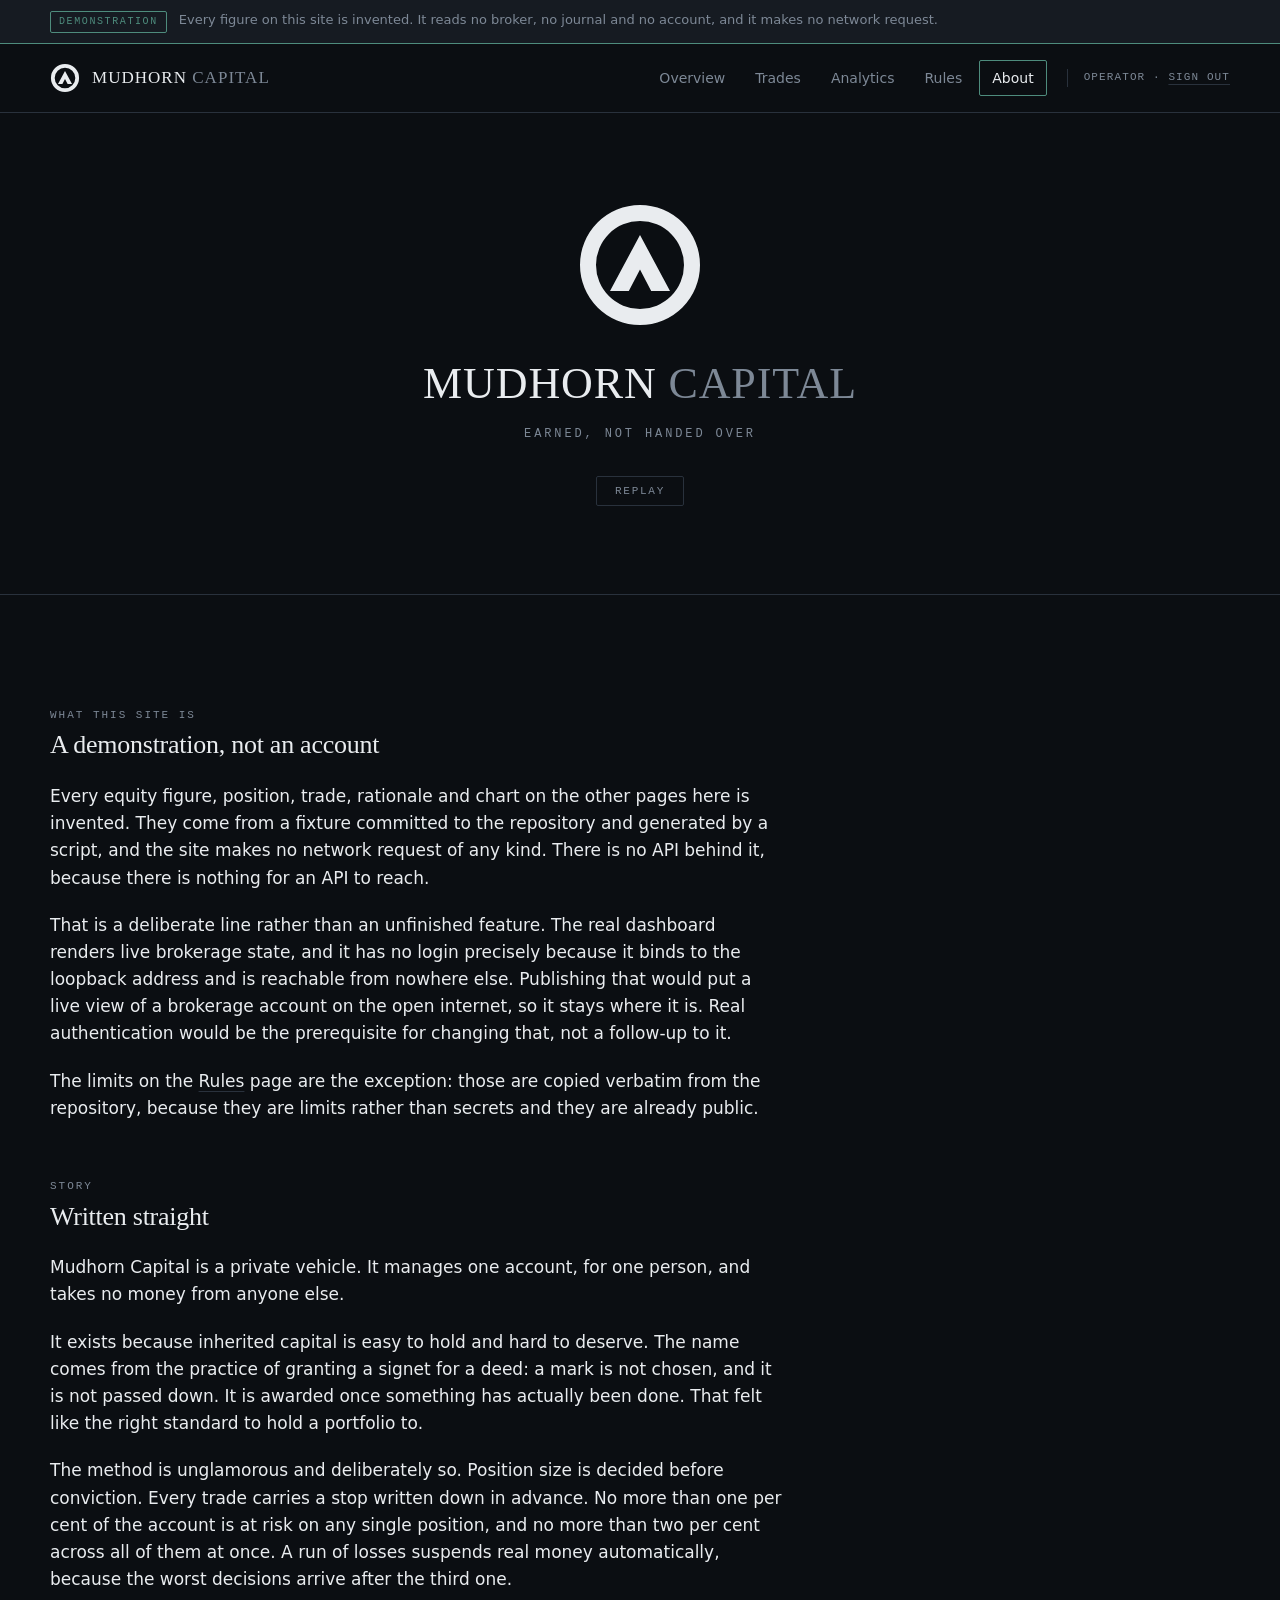
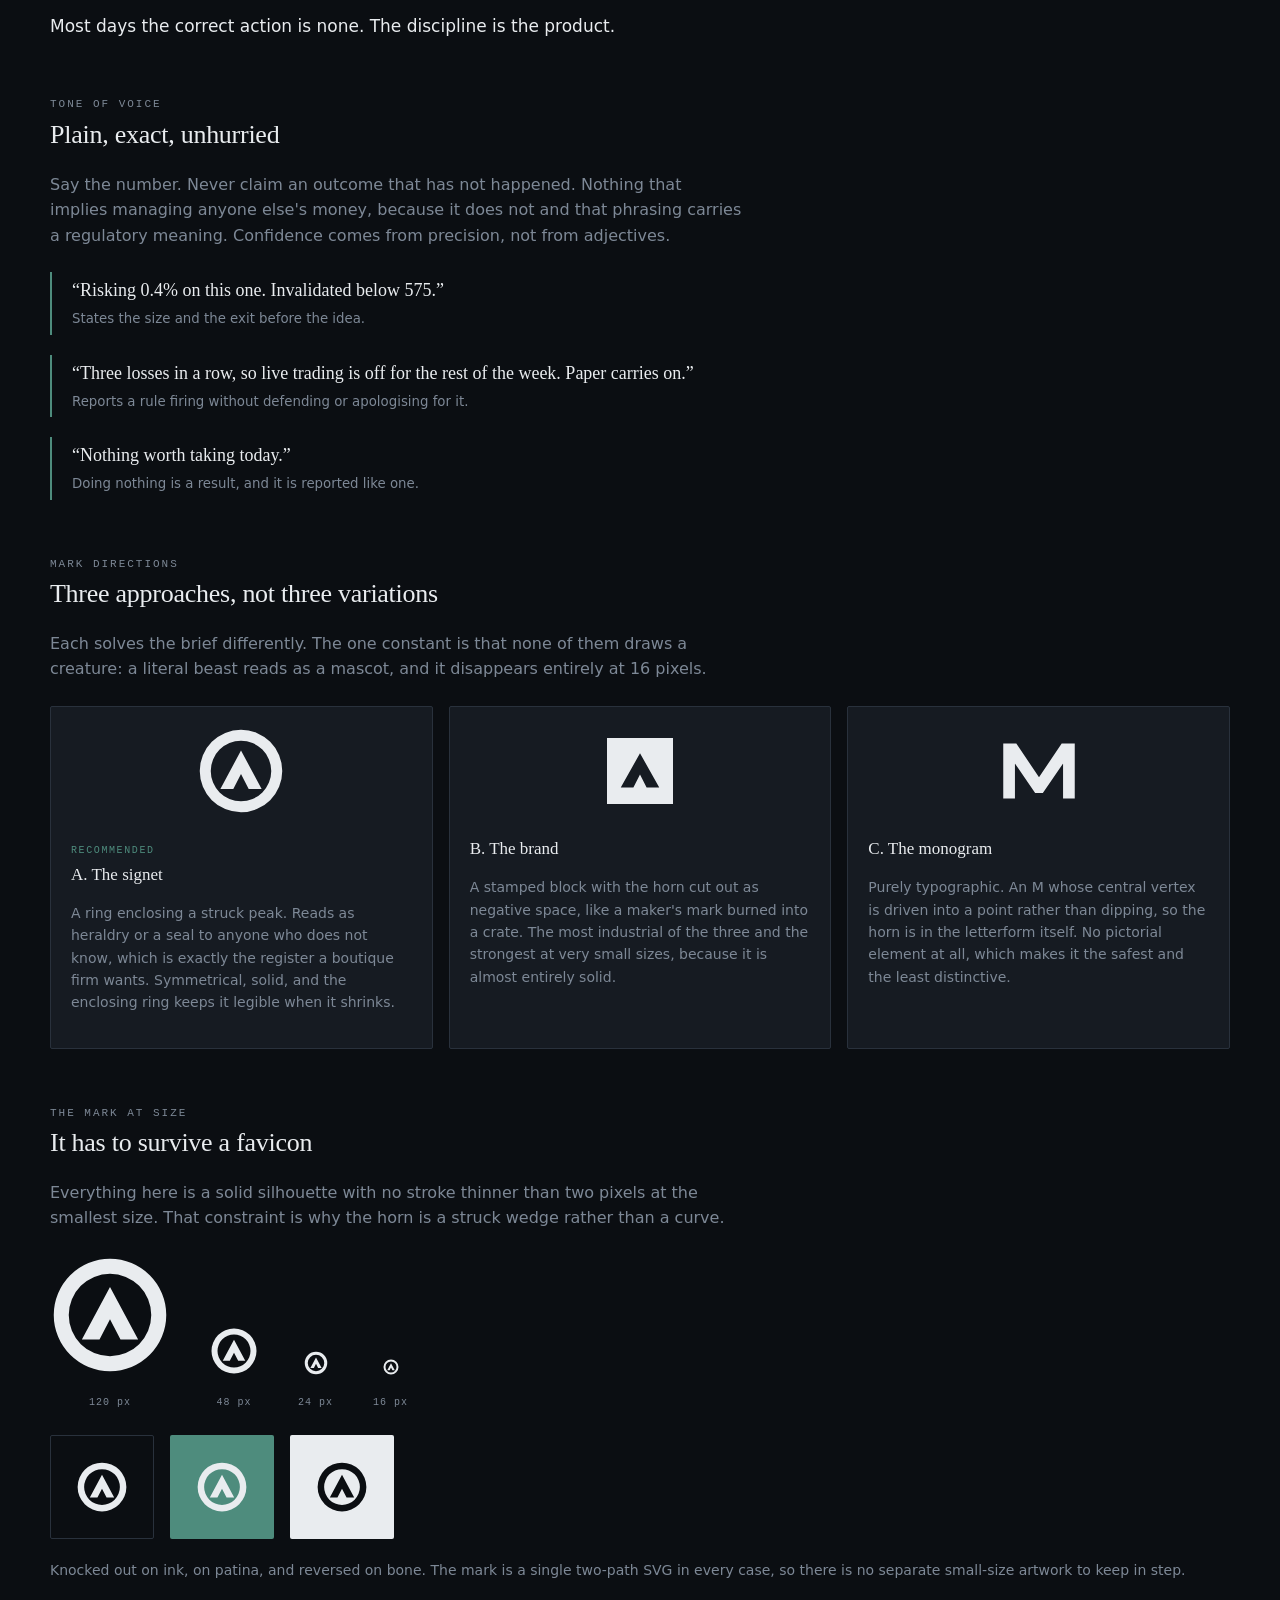
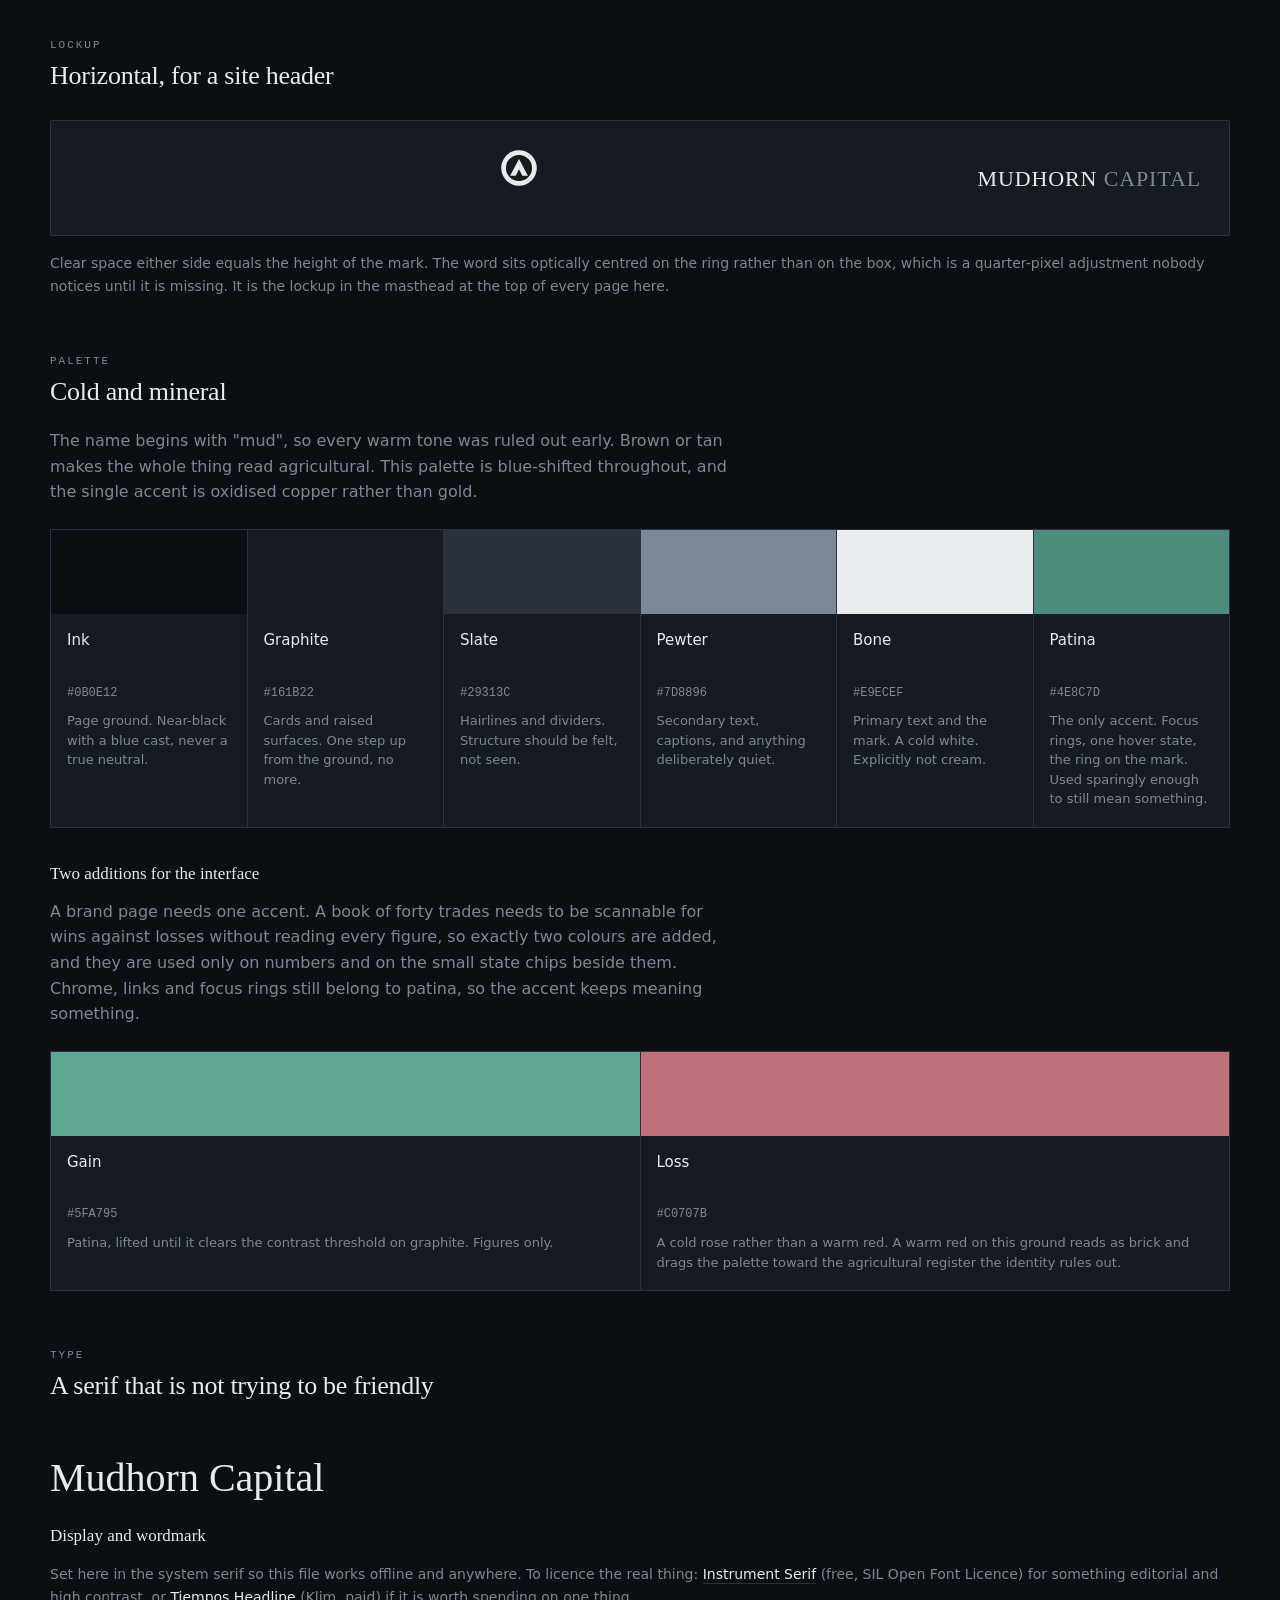
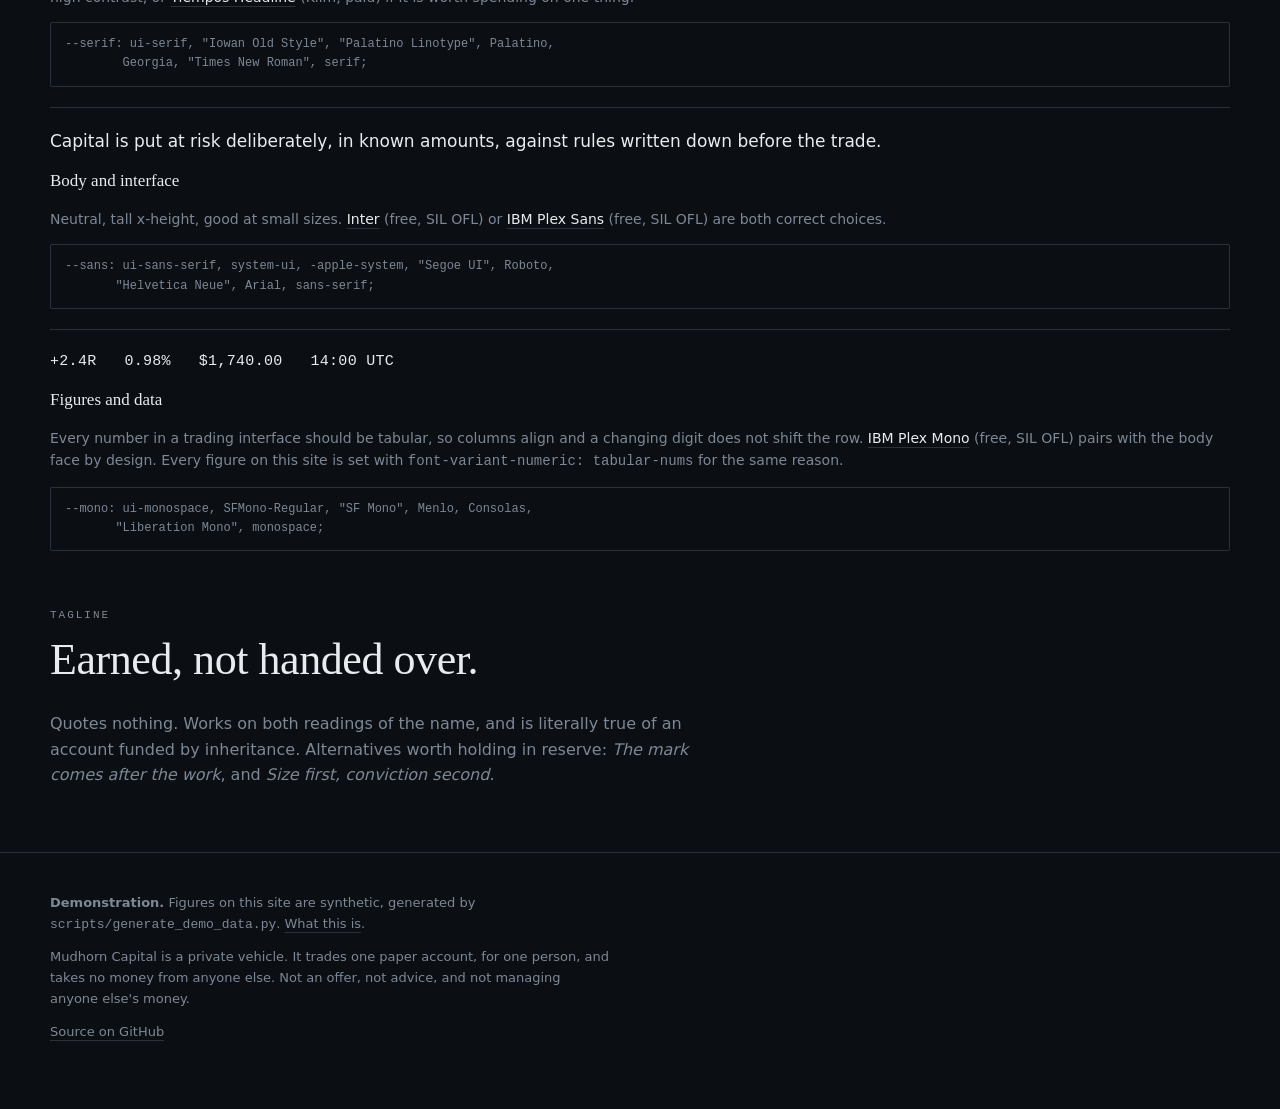
==== commit 136c0818: "Build the real operator command centre in src/bot/web/ The dashboard was one stacked page ending in " ====
--- a/brand/about.html
+++ b/brand/about.html
@@ -484,10 +484,8 @@
 
 <footer class="site">
   <div class="wrap">
-    <p><b>This is a demonstration.</b> Every account figure, trade, rationale and
-      chart on this site is synthetic, generated by
-      <code>scripts/generate_demo_data.py</code> and committed as a fixture.
-      Nothing here reads a broker, a journal, an account or an API.</p>
+    <p><b>Demonstration.</b> Figures on this site are synthetic, generated by
+      <code>scripts/generate_demo_data.py</code>. <a href="about.html#demo">What this is</a>.</p>
     <p>Mudhorn Capital is a private vehicle. It trades one paper account, for one
       person, and takes no money from anyone else. Not an offer, not advice, and
       not managing anyone else's money.</p>
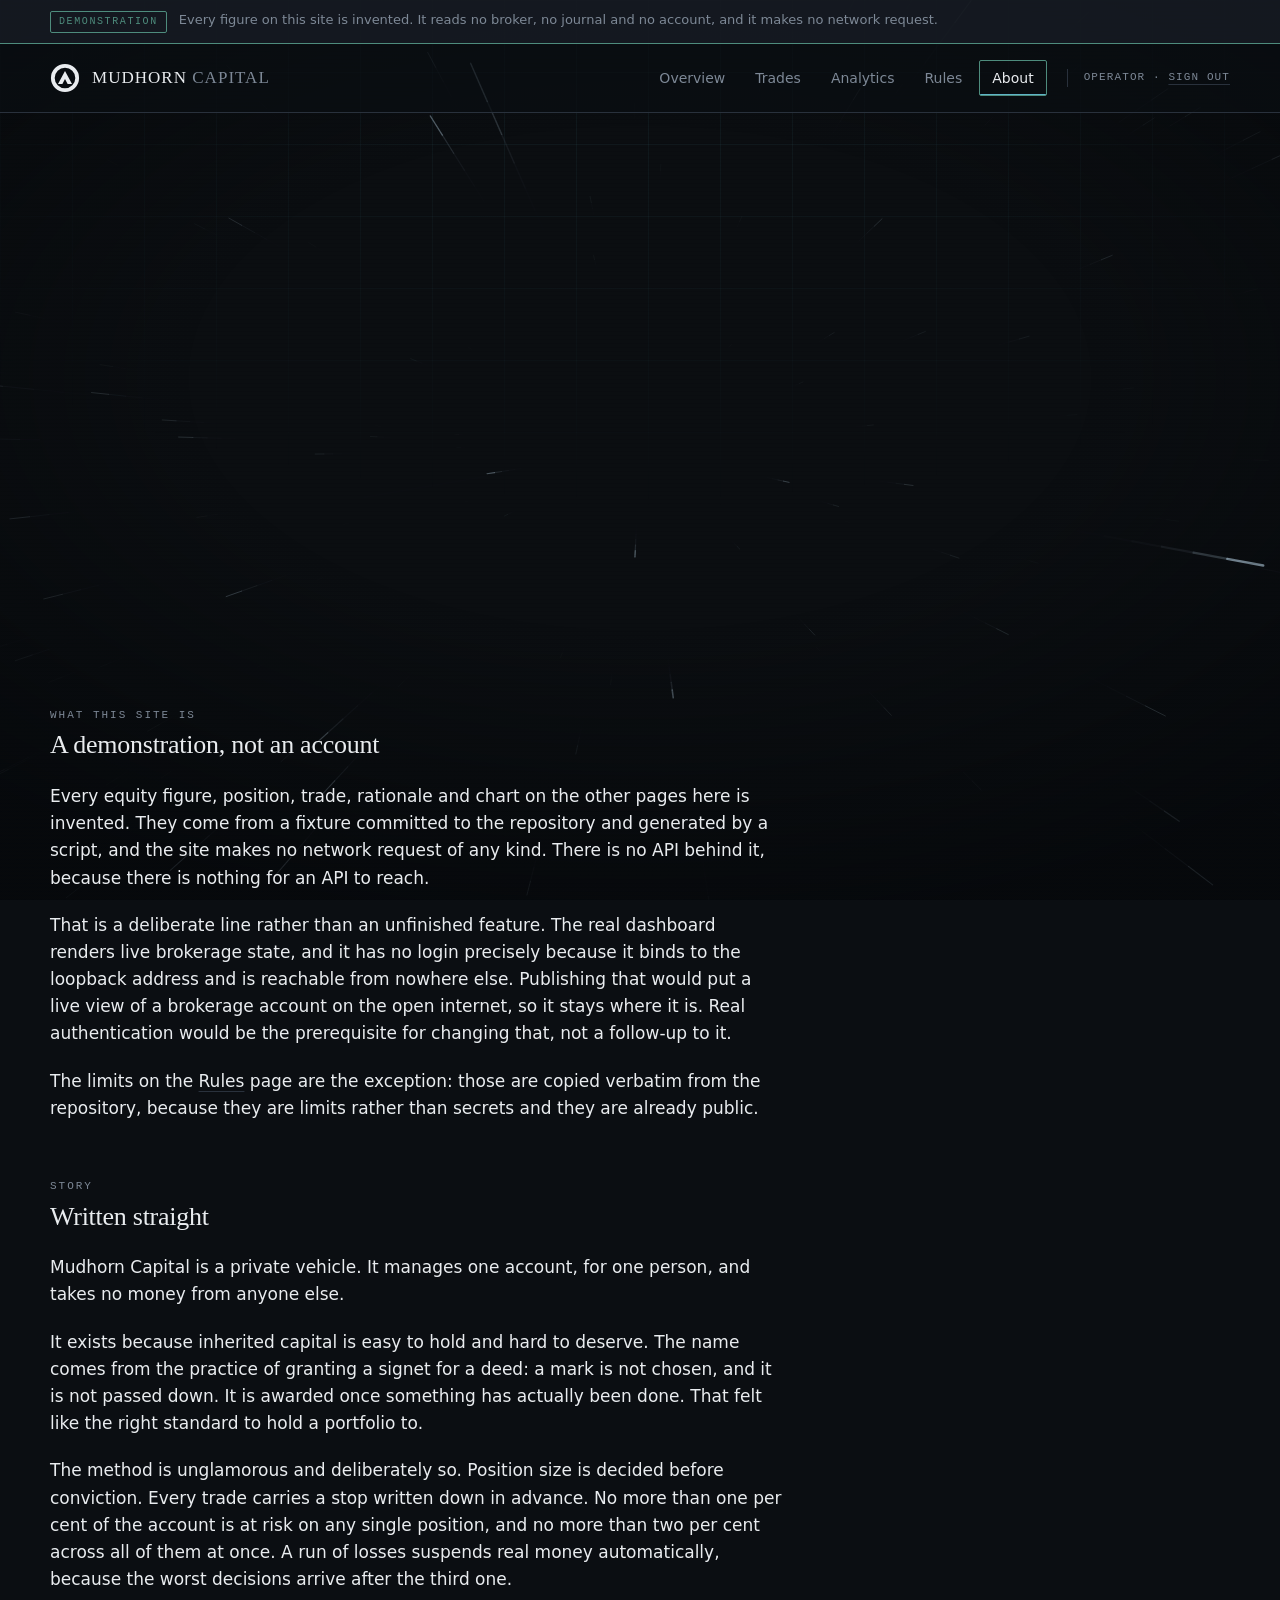
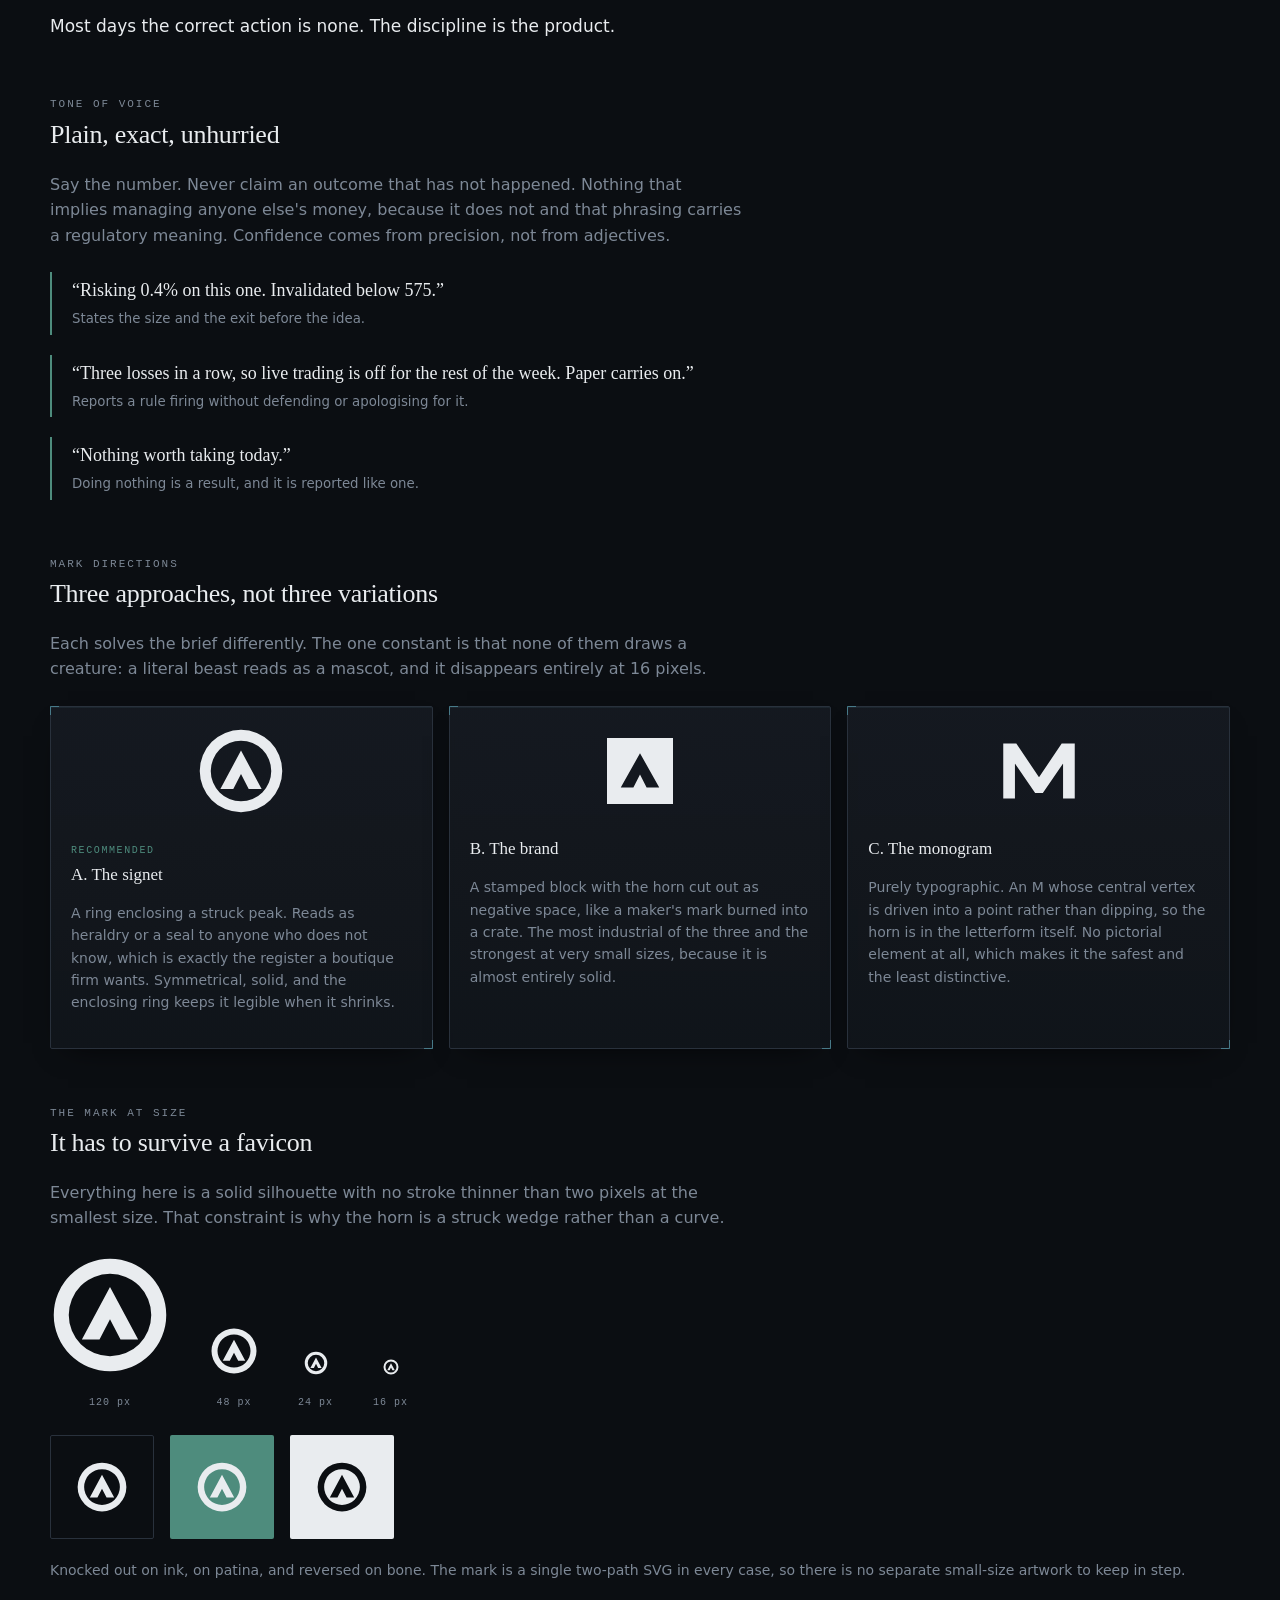
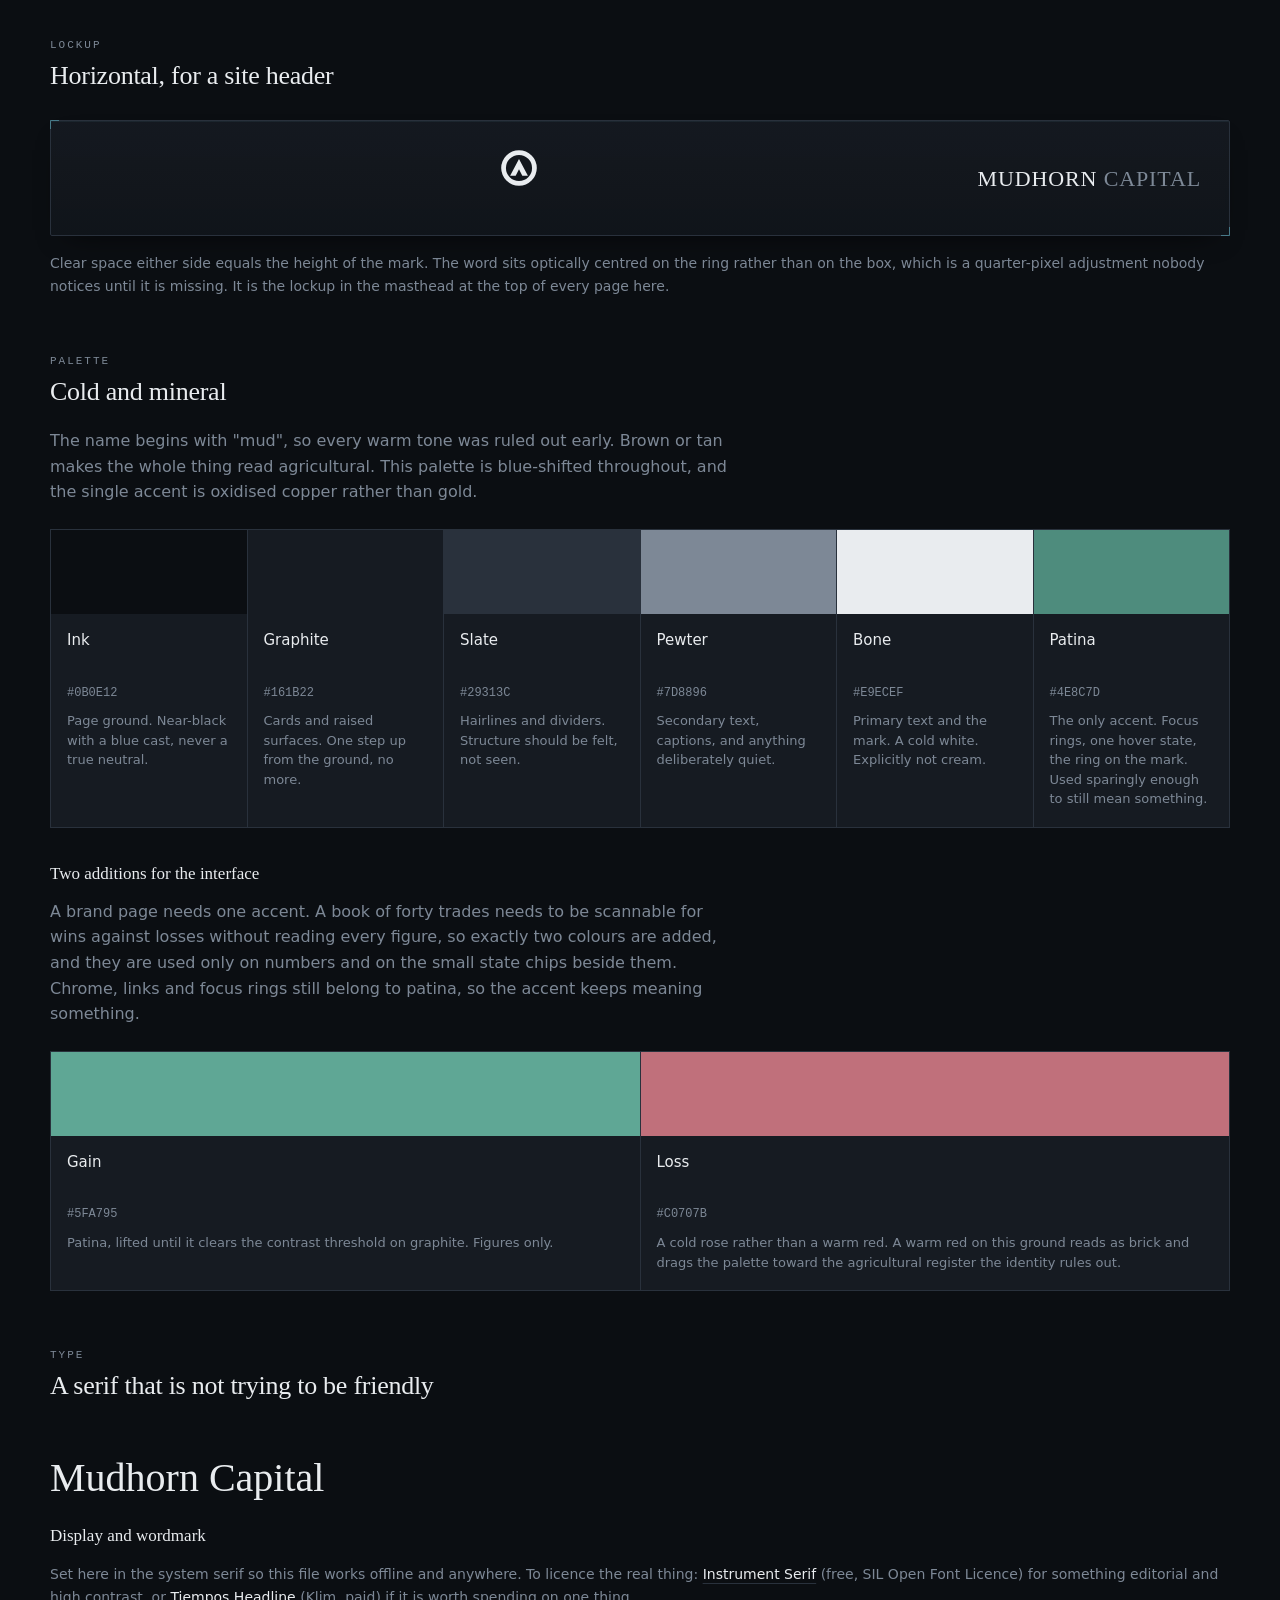
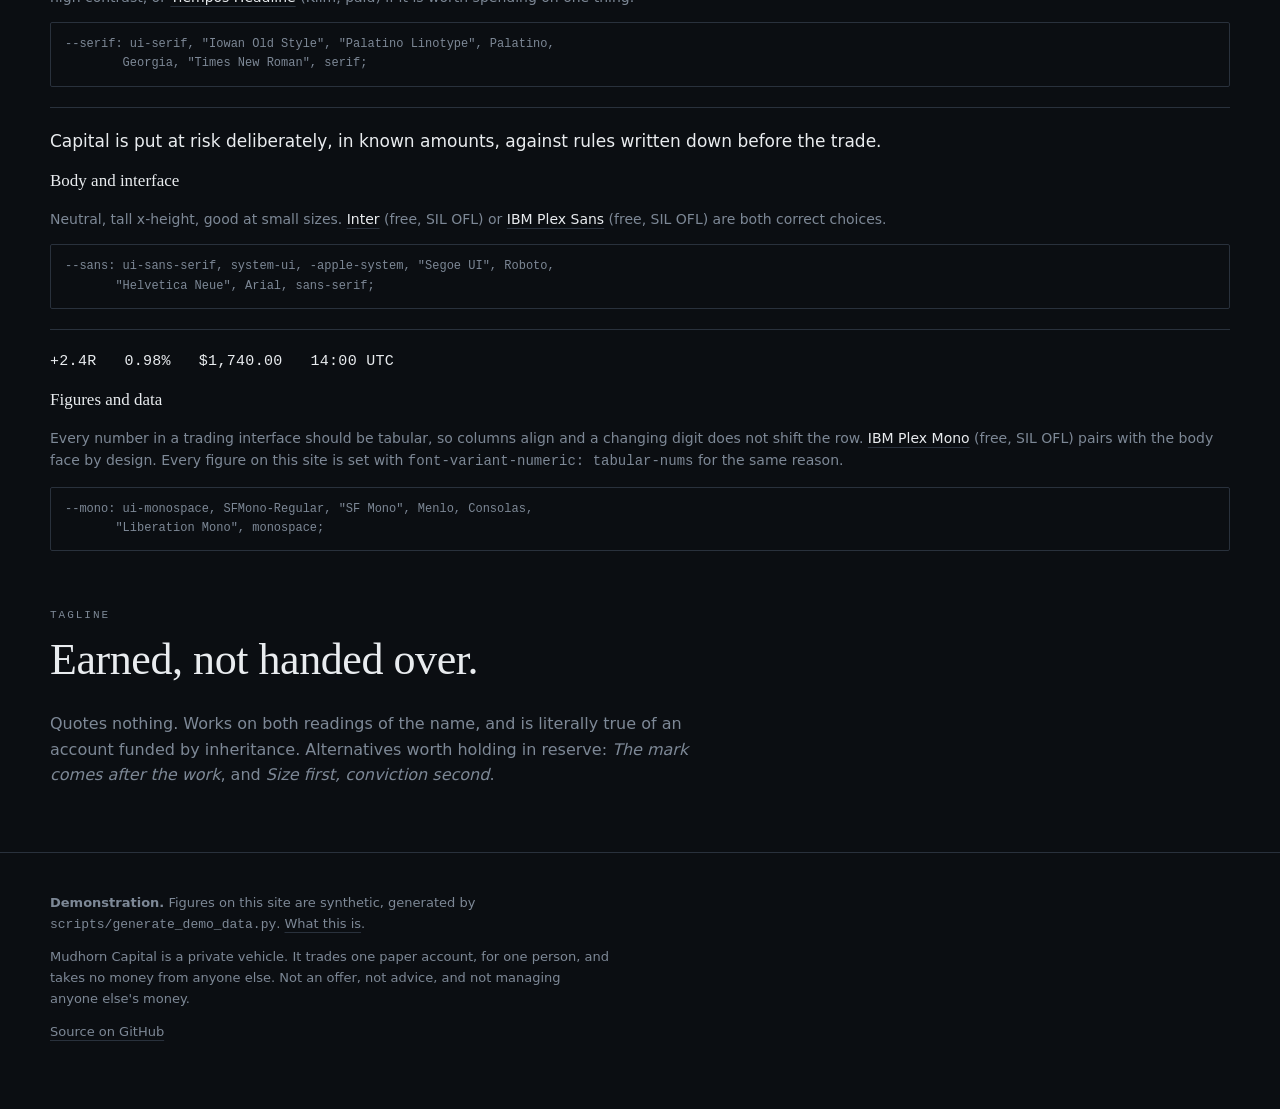
==== commit a73773e7: "Refit both surfaces, and give the dreamer a ledger **The public site gets the same projection layer " ====
--- a/brand/about.html
+++ b/brand/about.html
@@ -495,6 +495,7 @@
 
 <script src="assets/demo-data.js"></script>
 <script src="assets/app.js"></script>
+<script src="assets/fx.js"></script>
 <script>
   // Replay: strip the class, force reflow, put it back. Restarts every
   // animation in the sequence together rather than staggering on re-entry.
--- a/brand/assets/app.css
+++ b/brand/assets/app.css
@@ -444,7 +444,205 @@
   td.r, th.r { text-align: right; }
 }
 
+/* ========================================================= 2200 flight deck ==
+   The projection layer, matching the live command centre in src/bot/web/ so
+   the two surfaces read as one system: a perspective starfield, a hyperspace
+   jump between pages, HUD bracket corners, and panels that materialise rather
+   than simply being there.
+
+   It is decoration, and it is scoped so it cannot become anything else.
+
+   - **Nothing starts hidden unless assets/fx.js said so.** The entry animations
+     key off `html.fx-ready`, a class the script adds. JavaScript off, a script
+     that threw, or a file that 404s all render the plain site with every figure
+     visible. The obvious arrangement — hide in CSS, reveal in JS — fails to a
+     blank page.
+   - **The demo banner is never touched by any of this.** It is plain HTML in
+     all six files precisely so that the label saying these figures are invented
+     cannot depend on a script having run, and it must not acquire an entry
+     animation for the same reason.
+   - **Reduced motion switches the layer off rather than down**, in the block at
+     the end of this file and again in the script.
+   ========================================================================== */
+
+:root {
+  /* Projection layer only. The identity has one accent by design and patina
+     keeps it: chrome, links and focus rings are still patina, and gain and loss
+     are still the only two colours allowed on a figure. This is the medium the
+     interface is drawn in rather than a third meaning. */
+  --holo: #6FD3E8;
+  --holo-faint: rgba(111, 211, 232, 0.14);
+  --ease-jump: cubic-bezier(0.7, 0, 0.84, 0);
+}
+
+.fx { position: fixed; inset: 0; pointer-events: none; contain: layout paint; }
+#fx-stars { z-index: 0; }
+#fx-stars canvas { display: block; width: 100%; height: 100%; }
+
+.fx-grid {
+  z-index: 1; opacity: 0.5;
+  background-image:
+    linear-gradient(to right, var(--holo-faint) 1px, transparent 1px),
+    linear-gradient(to bottom, var(--holo-faint) 1px, transparent 1px);
+  background-size: 72px 72px;
+  -webkit-mask-image: radial-gradient(ellipse 110% 80% at 50% 0%, #000 5%, transparent 72%);
+  mask-image: radial-gradient(ellipse 110% 80% at 50% 0%, #000 5%, transparent 72%);
+}
+.fx-vig {
+  z-index: 2;
+  background: radial-gradient(ellipse 78% 62% at 50% 42%, transparent 45%, rgba(4, 6, 9, 0.62) 100%);
+}
+.fx-scan {
+  z-index: 3; opacity: 0.5;
+  background: repeating-linear-gradient(to bottom, transparent 0 3px, rgba(3, 6, 10, 0.16) 3px 4px);
+}
+
+.demo-banner, .masthead, main, footer.site { position: relative; z-index: 5; }
+.demo-banner { background: rgba(22, 27, 34, 0.92); }
+.masthead { background: rgba(11, 14, 18, 0.72); }
+
+/* ------------------------------------------------------------------- jump */
+.fx-flash {
+  z-index: 60; opacity: 0;
+  background: radial-gradient(circle at 50% 50%, #F2FBFF 0%, #A9E2F2 30%, rgba(11, 14, 18, 0) 70%);
+}
+.fx-flash.out { animation: fx-out 520ms var(--ease-jump) forwards; }
+.fx-flash.in { animation: fx-in 720ms var(--ease) forwards; }
+@keyframes fx-out { from { opacity: 0; } to { opacity: 1; } }
+@keyframes fx-in { from { opacity: 0.92; } to { opacity: 0; } }
+
+.fx-sweep {
+  z-index: 59; opacity: 0;
+  background: linear-gradient(to bottom, transparent 0%, rgba(111, 211, 232, 0.3) 46%,
+    rgba(210, 245, 255, 0.55) 50%, rgba(111, 211, 232, 0.3) 54%, transparent 100%);
+  background-size: 100% 220px;
+  background-repeat: no-repeat;
+}
+.fx-sweep.run { animation: fx-sweep 900ms var(--ease) forwards; }
+@keyframes fx-sweep {
+  0% { opacity: 0; background-position: 0 -240px; }
+  12% { opacity: 0.85; }
+  85% { opacity: 0.25; }
+  100% { opacity: 0; background-position: 0 110vh; }
+}
+
+/* --------------------------------------------------- panel materialisation */
+.fx-ready .fx-panel { opacity: 0; }
+.fx-ready .fx-panel.fx-in { animation: fx-rise 560ms var(--ease) var(--fx-d, 0ms) both; }
+/* Cleared on animationend rather than left applied: `both` retains the final
+   frame, and a retained clip-path makes the element a containing block, which
+   would quietly break every sticky table header on the site. */
+.fx-ready .fx-panel.fx-done { opacity: 1; animation: none; clip-path: none; transform: none; }
+@keyframes fx-rise {
+  0% { opacity: 0; transform: translate3d(0, 20px, 0); clip-path: inset(0 0 100% 0); }
+  55% { opacity: 1; }
+  100% { opacity: 1; transform: none; clip-path: inset(0 0 -2px 0); }
+}
+
+/* --------------------------------------------------------------- HUD chrome */
+.card, .chart-frame, .callout, .table-wrap, .yaml, .signin-card { position: relative; }
+.card::before, .chart-frame::before, .callout::before, .table-wrap::before,
+.yaml::before, .signin-card::before,
+.card::after, .chart-frame::after, .callout::after, .table-wrap::after,
+.yaml::after, .signin-card::after {
+  content: ""; position: absolute; width: 9px; height: 9px; pointer-events: none;
+  border: 1px solid var(--holo); opacity: 0.45;
+  transition: opacity 0.25s var(--ease);
+}
+.card::before, .chart-frame::before, .callout::before, .table-wrap::before,
+.yaml::before, .signin-card::before {
+  top: -1px; left: -1px; border-right: 0; border-bottom: 0;
+}
+.card::after, .chart-frame::after, .callout::after, .table-wrap::after,
+.yaml::after, .signin-card::after {
+  bottom: -1px; right: -1px; border-left: 0; border-top: 0;
+}
+.card:hover::before, .card:hover::after { opacity: 0.9; }
+
+.card, .chart-frame, .callout, .yaml {
+  background: linear-gradient(180deg, rgba(22, 27, 34, 0.88), rgba(17, 21, 27, 0.92));
+  backdrop-filter: blur(3px);
+  box-shadow: inset 0 1px 0 rgba(111, 211, 232, 0.07), 0 12px 30px -18px rgba(0, 0, 0, 0.9);
+}
+
+nav.primary a { position: relative; overflow: hidden; }
+nav.primary a::after {
+  content: ""; position: absolute; left: 0; right: 0; bottom: 0; height: 1px;
+  background: var(--holo); transform: scaleX(0); transform-origin: left;
+  transition: transform 0.28s var(--ease); opacity: 0.85;
+}
+nav.primary a:hover::after, nav.primary a[aria-current="page"]::after { transform: scaleX(1); }
+
+/* -------------------------------------------------------------- boot readout */
+/* Built by the script, never present in the markup, so a page without
+   JavaScript cannot end up behind an overlay it has no way to dismiss.
+
+   Every line names a piece of this interface. None of them reports a figure,
+   because every figure on this site is invented and a boot screen implying
+   otherwise would undercut the banner three lines above it. */
+.fx-boot {
+  position: fixed; inset: 0; z-index: 60; background: var(--ink);
+  display: flex; align-items: center; justify-content: center;
+  font-family: var(--mono); font-size: 0.8125rem; letter-spacing: 0.06em;
+}
+.fx-boot.done { animation: fx-boot-out 420ms var(--ease) forwards; pointer-events: none; }
+@keyframes fx-boot-out { to { opacity: 0; } }
+.fx-boot .panel { width: min(100% - 3rem, 26rem); }
+.fx-boot .sig {
+  font-family: var(--serif); font-size: 1.125rem; letter-spacing: 0.16em;
+  color: var(--bone); margin-bottom: 1.25rem; text-align: center;
+}
+.fx-boot .sig span { color: var(--pewter); }
+.fx-boot ul { list-style: none; margin: 0; padding: 0; }
+.fx-boot li {
+  display: flex; gap: 0.75rem; align-items: baseline; color: var(--pewter);
+  padding: 0.2rem 0; opacity: 0;
+}
+.fx-boot li.on { animation: fx-line 260ms var(--ease) forwards; }
+@keyframes fx-line {
+  from { opacity: 0; transform: translate3d(-6px, 0, 0); }
+  to { opacity: 1; transform: none; }
+}
+.fx-boot li b {
+  margin-left: auto; font-weight: 400; color: var(--holo);
+  font-size: 0.6875rem; letter-spacing: 0.14em;
+}
+.fx-boot .rule { height: 1px; background: var(--slate); margin: 1rem 0; }
+.fx-boot .rule i {
+  display: block; height: 1px; width: 0; background: var(--holo);
+  animation: fx-fill 1150ms var(--ease) forwards;
+}
+@keyframes fx-fill { to { width: 100%; } }
+
+/* The landing page is the launch pad, so its one control reads as one. */
+.signin-card .btn.primary { letter-spacing: 0.2em; }
+.signin-card .standby {
+  margin: 1.5rem 0 0; text-align: center; font-family: var(--mono);
+  font-size: 0.625rem; letter-spacing: 0.16em; text-transform: uppercase;
+  color: var(--pewter);
+}
+.signin-card .standby i {
+  display: inline-block; width: 5px; height: 5px; border-radius: 50%;
+  background: var(--holo); margin-right: 0.5rem; vertical-align: middle;
+  animation: fx-pulse 2.8s ease-in-out infinite;
+}
+@keyframes fx-pulse {
+  0%, 100% { box-shadow: 0 0 0 0 rgba(111, 211, 232, 0.5); opacity: 0.75; }
+  50% { box-shadow: 0 0 0 4px rgba(111, 211, 232, 0); opacity: 1; }
+}
+
 /* --------------------------------------------------- reduced motion honoured */
+/* Off, not slowed down. Someone who asked their operating system for less
+   motion has not asked for a gentler hyperspace jump, and a full-screen radial
+   starfield accelerating to lightspeed is close to a worked example of a
+   vestibular trigger. fx.js reads the same query and never starts the canvas,
+   so the work is not done rather than done invisibly; this block catches the
+   case where the preference is switched on after the page has loaded. */
 @media (prefers-reduced-motion: reduce) {
   * { animation: none !important; transition: none !important; }
-}
+  #fx-stars, .fx-grid, .fx-scan, .fx-sweep, .fx-flash, .fx-boot { display: none !important; }
+  .fx-vig { opacity: 0.5; }
+  .fx-ready .fx-panel {
+    opacity: 1 !important; clip-path: none !important; transform: none !important;
+  }
+}
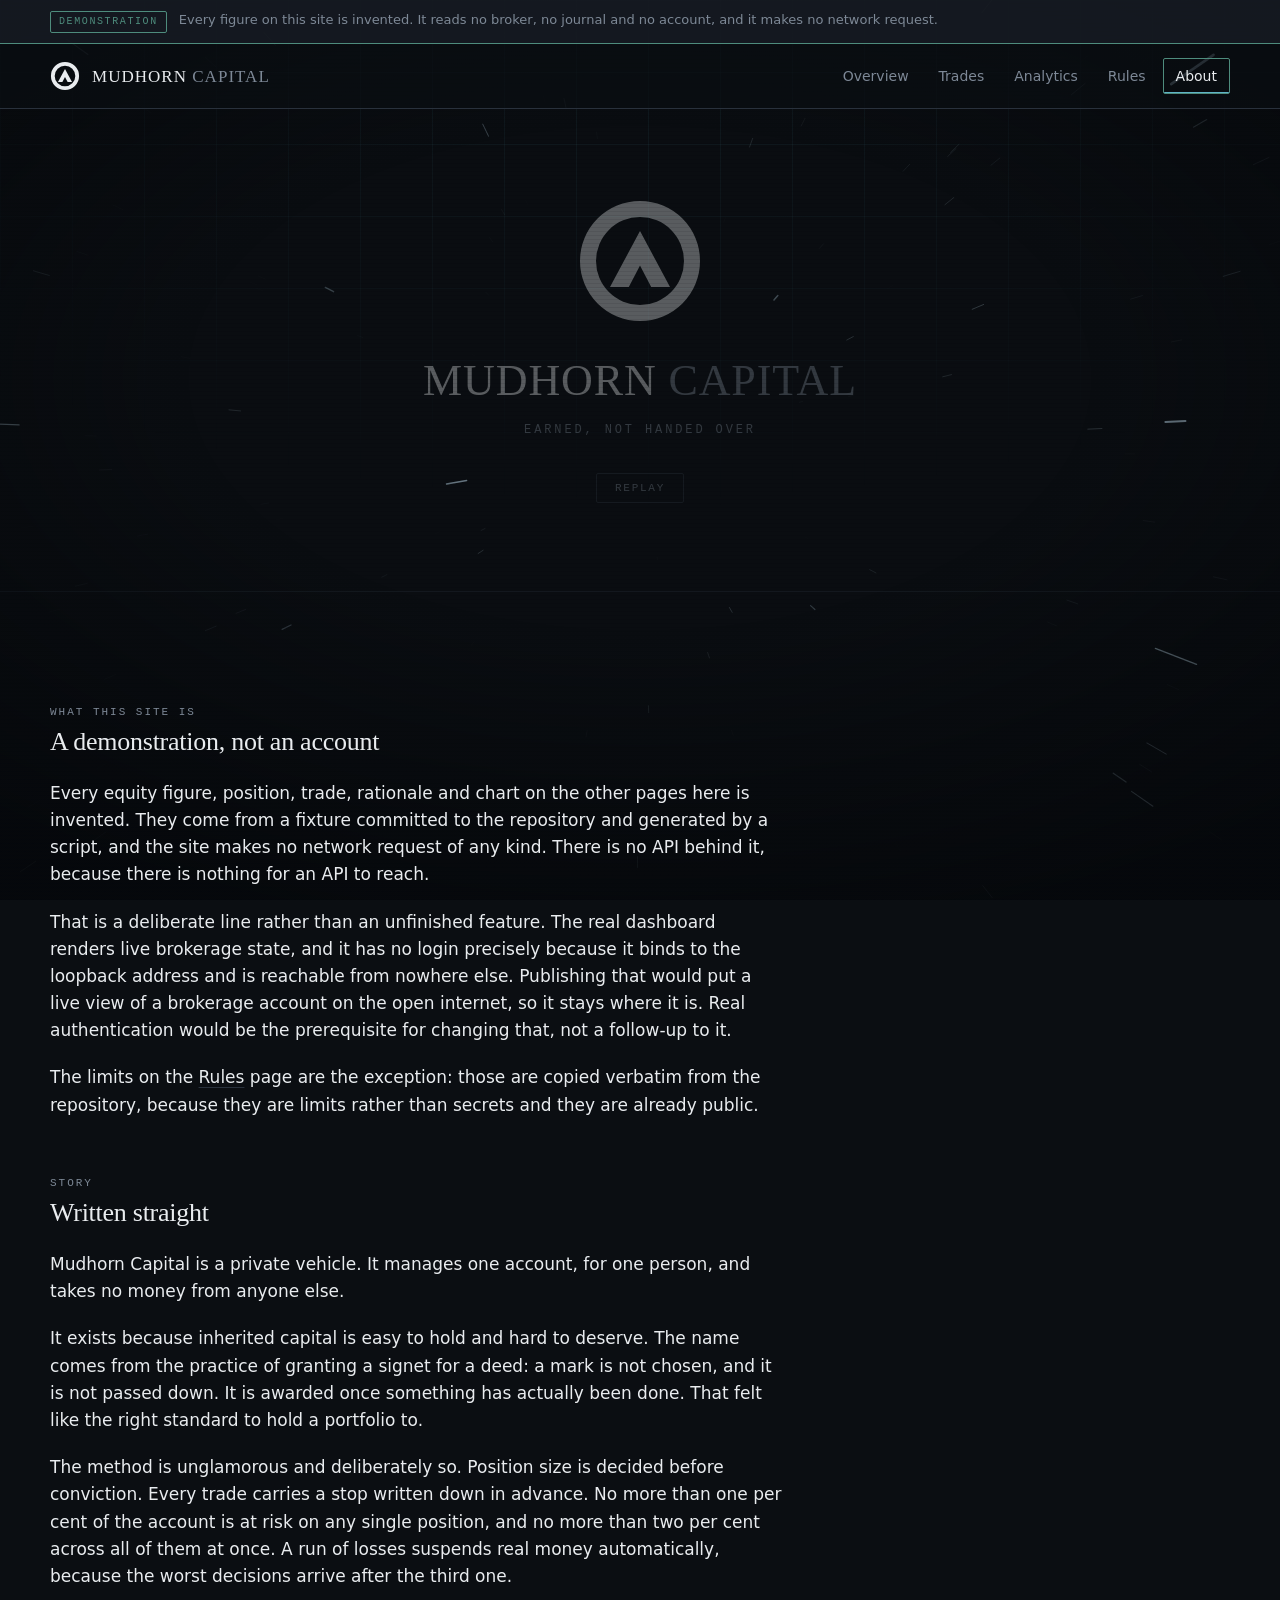
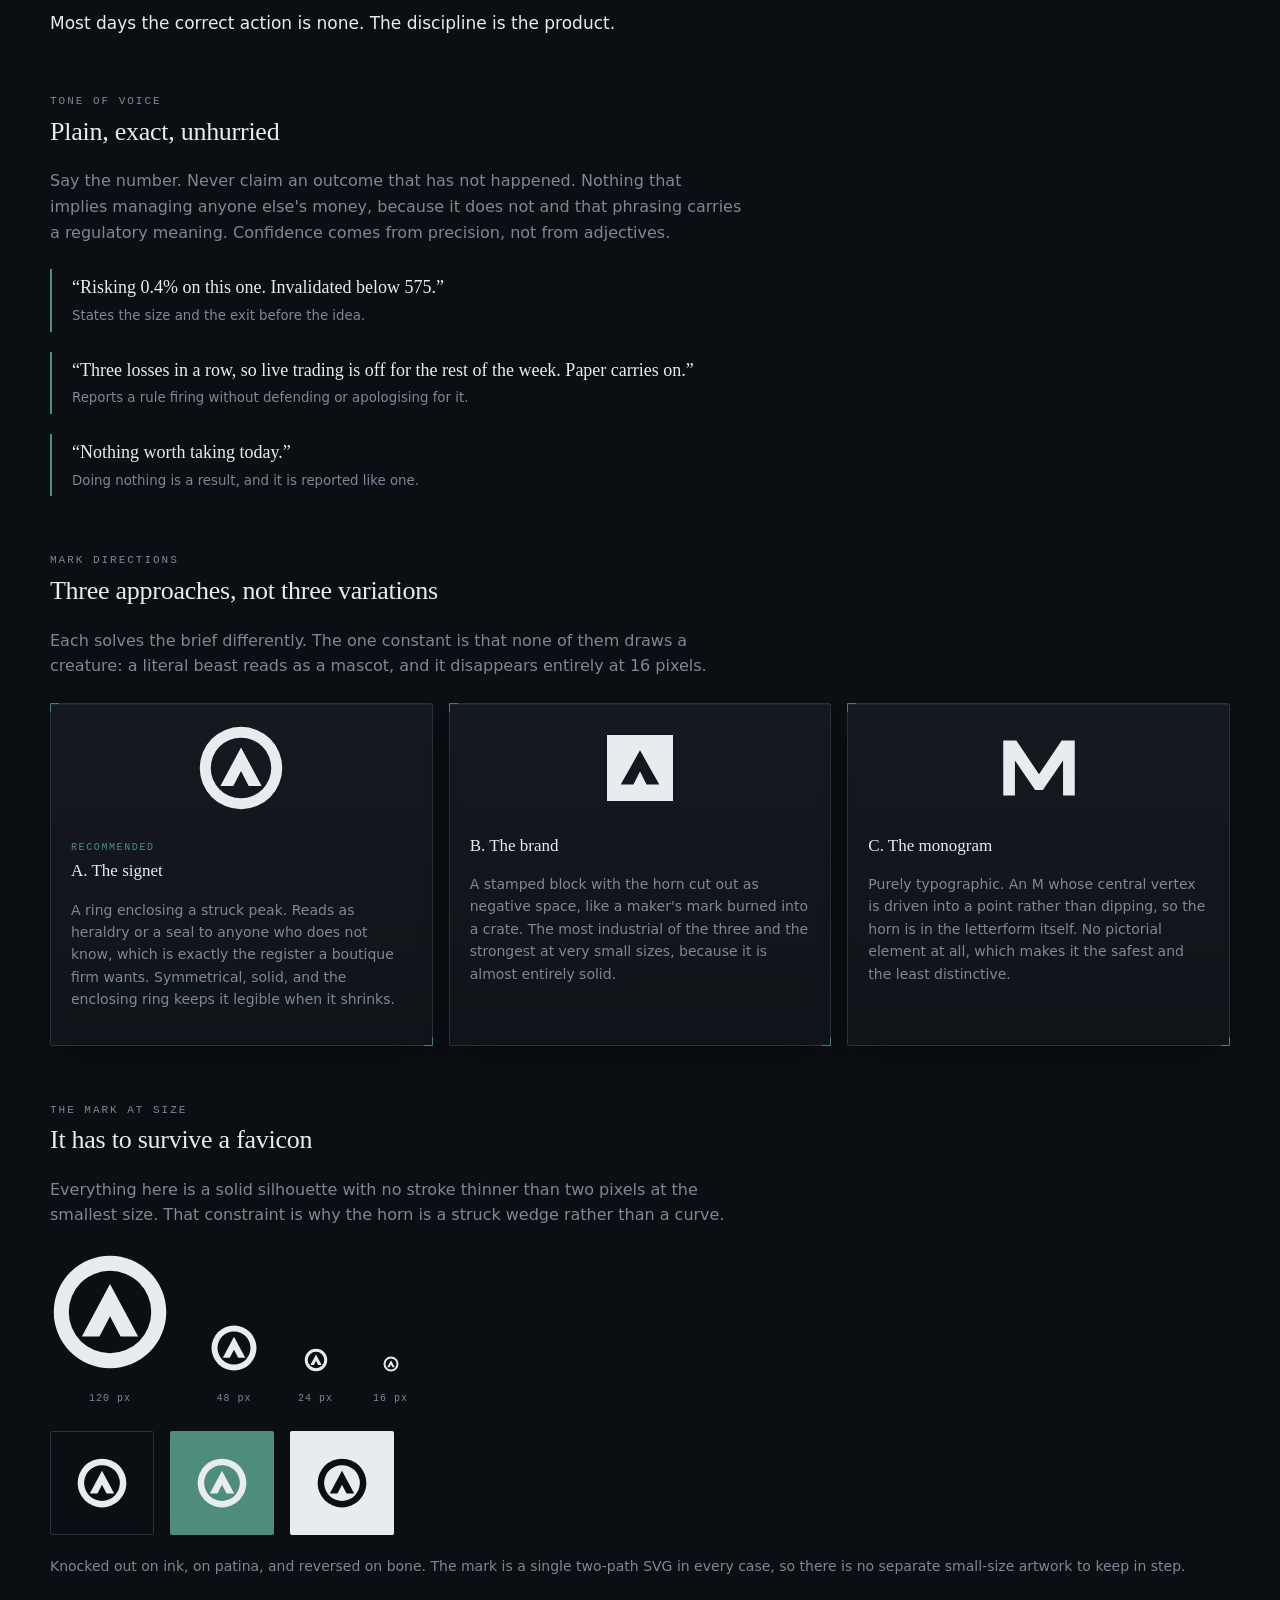
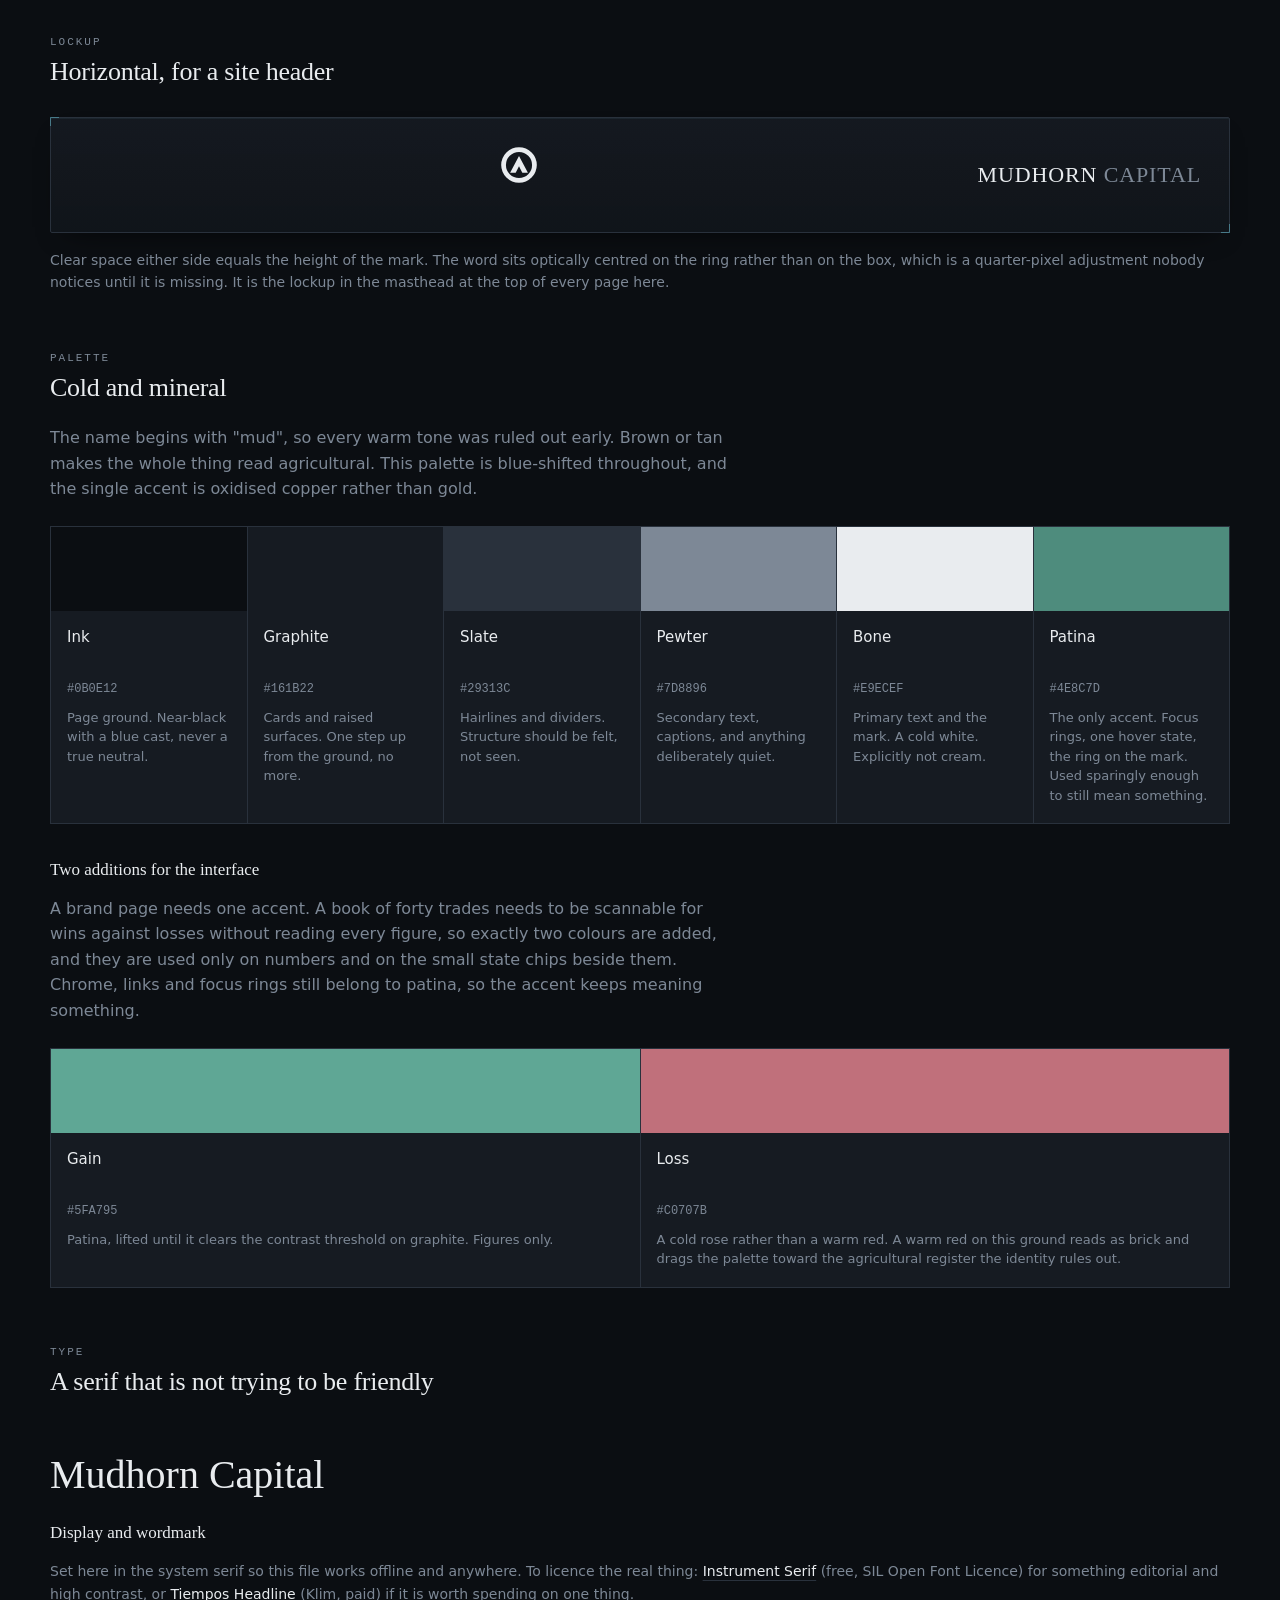
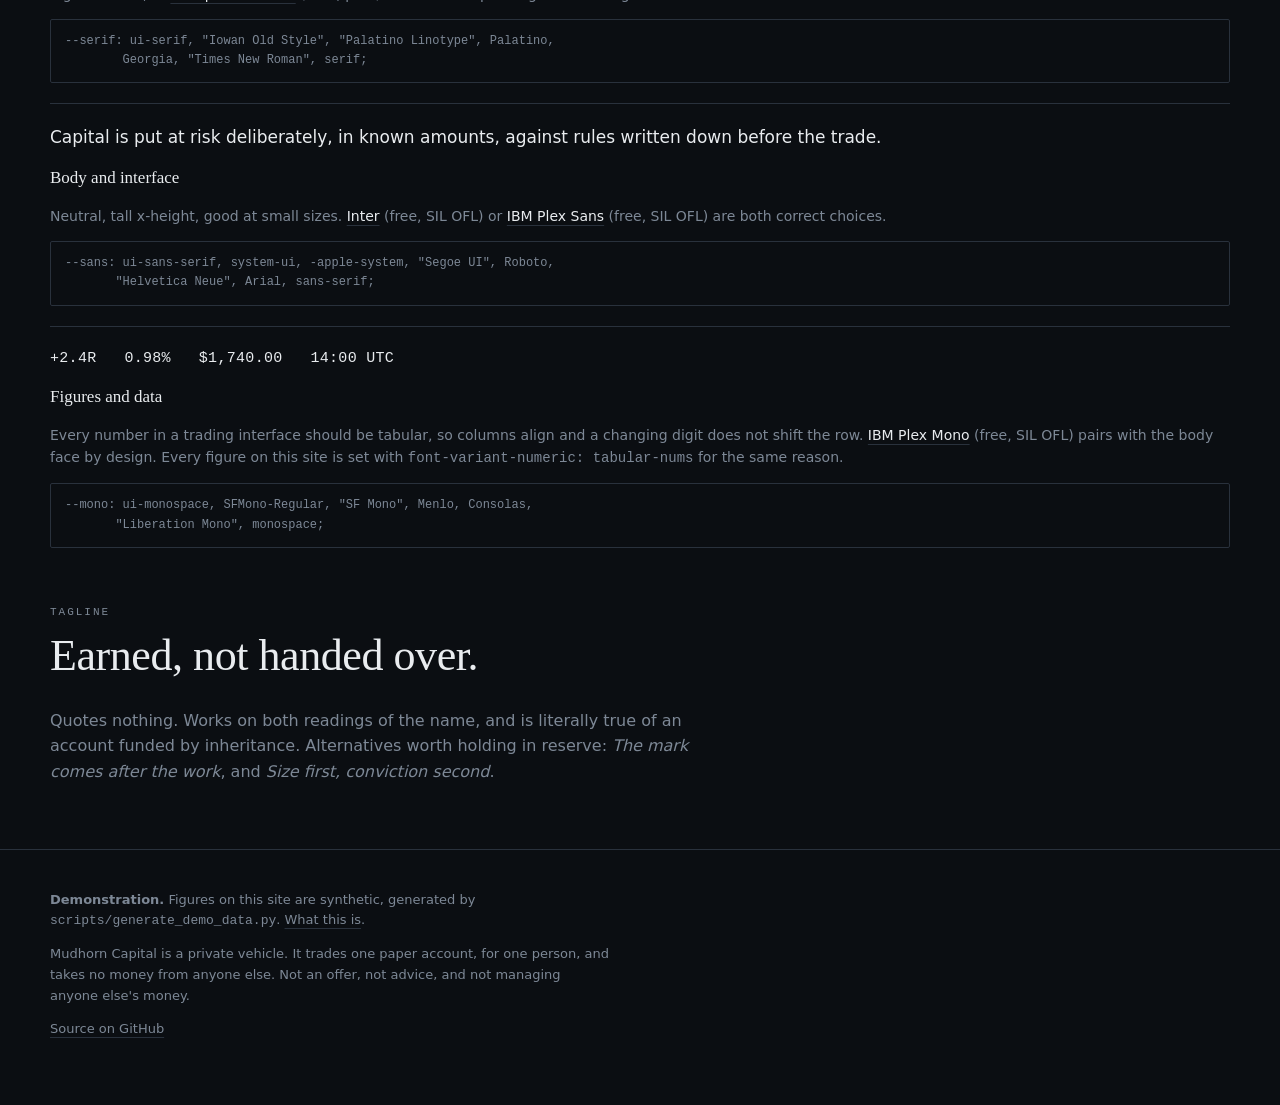
==== commit 26b1b285: "Give the dreamer its own agent, and stop the demo pretending to have a login Two things, both prompt" ====
--- a/brand/about.html
+++ b/brand/about.html
@@ -173,7 +173,6 @@
         <li><a href="about.html" aria-current="page">About</a></li>
       </ul>
     </nav>
-    <p class="whoami"><span data-whoami>Operator</span> &middot; <a href="index.html">Sign out</a></p>
   </div>
 </header>
 
--- a/brand/assets/app.css
+++ b/brand/assets/app.css
@@ -160,13 +160,6 @@
 }
 nav.primary a:hover { color: var(--bone); border-color: var(--slate); }
 nav.primary a[aria-current="page"] { color: var(--bone); border-color: var(--patina); }
-
-.whoami {
-  font-family: var(--mono); font-size: 0.6875rem; letter-spacing: 0.1em;
-  color: var(--pewter); text-transform: uppercase;
-  padding-left: 1rem; border-left: 1px solid var(--slate);
-}
-.whoami a { color: var(--pewter); }
 
 /* ------------------------------------------------------------------ layout */
 main { padding: clamp(2rem, 5vw, 3.5rem) 0 4rem; }
@@ -372,24 +365,28 @@
 .yaml .c { color: var(--pewter); }   /* comment */
 .yaml .k { color: var(--patina); }   /* key */
 
-/* ------------------------------------------------------------------ signin */
-.signin-page { min-height: 100svh; display: flex; flex-direction: column; }
-.signin-main { flex: 1; display: grid; place-items: center; padding: 3rem 0; }
-.signin-card { width: min(100% - 2rem, 420px); }
-.signin-card .mark { display: block; margin: 0 auto 1.5rem; }
-.signin-card .mark path { fill: var(--bone); }
-.signin-card h1 {
+/* ------------------------------------------------------------------ launch */
+/* The landing page. NOT a sign-in: there is no form, no session and nothing to
+   authenticate against, because every figure on this site comes from a
+   committed fixture. It is the launch pad into the demonstration, and fx.js
+   turns its one link into a jump to lightspeed. */
+.launch-page { min-height: 100svh; display: flex; flex-direction: column; }
+.launch-main { flex: 1; display: grid; place-items: center; padding: 3rem 0; }
+.launch-card { width: min(100% - 2rem, 420px); }
+.launch-card .mark { display: block; margin: 0 auto 1.5rem; }
+.launch-card .mark path { fill: var(--bone); }
+.launch-card h1 {
   font-size: 1.5rem; text-align: center; letter-spacing: 0.06em; margin: 0 0 0.5rem;
 }
-.signin-card h1 span { color: var(--pewter); }
-.signin-card .tagline {
+.launch-card h1 span { color: var(--pewter); }
+.launch-card .tagline {
   font-family: var(--mono); font-size: 0.6875rem; letter-spacing: 0.2em;
   text-transform: uppercase; color: var(--pewter); text-align: center;
   margin: 0 0 2rem;
 }
-.signin-card form { display: flex; flex-direction: column; gap: 1rem; }
-.signin-card .field input { width: 100%; }
-.signin-card .btn { width: 100%; }
+.launch-card form { display: flex; flex-direction: column; gap: 1rem; }
+.launch-card .field input { width: 100%; }
+.launch-card .btn { width: 100%; }
 
 /* ------------------------------------------------------------------ footer */
 footer.site {
@@ -410,7 +407,6 @@
   nav.primary { margin-left: 0; width: 100%; order: 3; }
   nav.primary ul { gap: 0.125rem; }
   nav.primary a { padding: 0.375rem 0.5rem; font-size: 0.8125rem; }
-  .whoami { margin-left: auto; padding-left: 0; border-left: 0; }
 
   .table-wrap { border: 0; overflow-x: visible; }
   table, thead, tbody, tr, td { display: block; width: 100%; }
@@ -540,21 +536,21 @@
 }
 
 /* --------------------------------------------------------------- HUD chrome */
-.card, .chart-frame, .callout, .table-wrap, .yaml, .signin-card { position: relative; }
+.card, .chart-frame, .callout, .table-wrap, .yaml, .launch-card { position: relative; }
 .card::before, .chart-frame::before, .callout::before, .table-wrap::before,
-.yaml::before, .signin-card::before,
+.yaml::before, .launch-card::before,
 .card::after, .chart-frame::after, .callout::after, .table-wrap::after,
-.yaml::after, .signin-card::after {
+.yaml::after, .launch-card::after {
   content: ""; position: absolute; width: 9px; height: 9px; pointer-events: none;
   border: 1px solid var(--holo); opacity: 0.45;
   transition: opacity 0.25s var(--ease);
 }
 .card::before, .chart-frame::before, .callout::before, .table-wrap::before,
-.yaml::before, .signin-card::before {
+.yaml::before, .launch-card::before {
   top: -1px; left: -1px; border-right: 0; border-bottom: 0;
 }
 .card::after, .chart-frame::after, .callout::after, .table-wrap::after,
-.yaml::after, .signin-card::after {
+.yaml::after, .launch-card::after {
   bottom: -1px; right: -1px; border-left: 0; border-top: 0;
 }
 .card:hover::before, .card:hover::after { opacity: 0.9; }
@@ -615,13 +611,13 @@
 @keyframes fx-fill { to { width: 100%; } }
 
 /* The landing page is the launch pad, so its one control reads as one. */
-.signin-card .btn.primary { letter-spacing: 0.2em; }
-.signin-card .standby {
+.launch-card .btn.primary { letter-spacing: 0.2em; }
+.launch-card .standby {
   margin: 1.5rem 0 0; text-align: center; font-family: var(--mono);
   font-size: 0.625rem; letter-spacing: 0.16em; text-transform: uppercase;
   color: var(--pewter);
 }
-.signin-card .standby i {
+.launch-card .standby i {
   display: inline-block; width: 5px; height: 5px; border-radius: 50%;
   background: var(--holo); margin-right: 0.5rem; vertical-align: middle;
   animation: fx-pulse 2.8s ease-in-out infinite;
